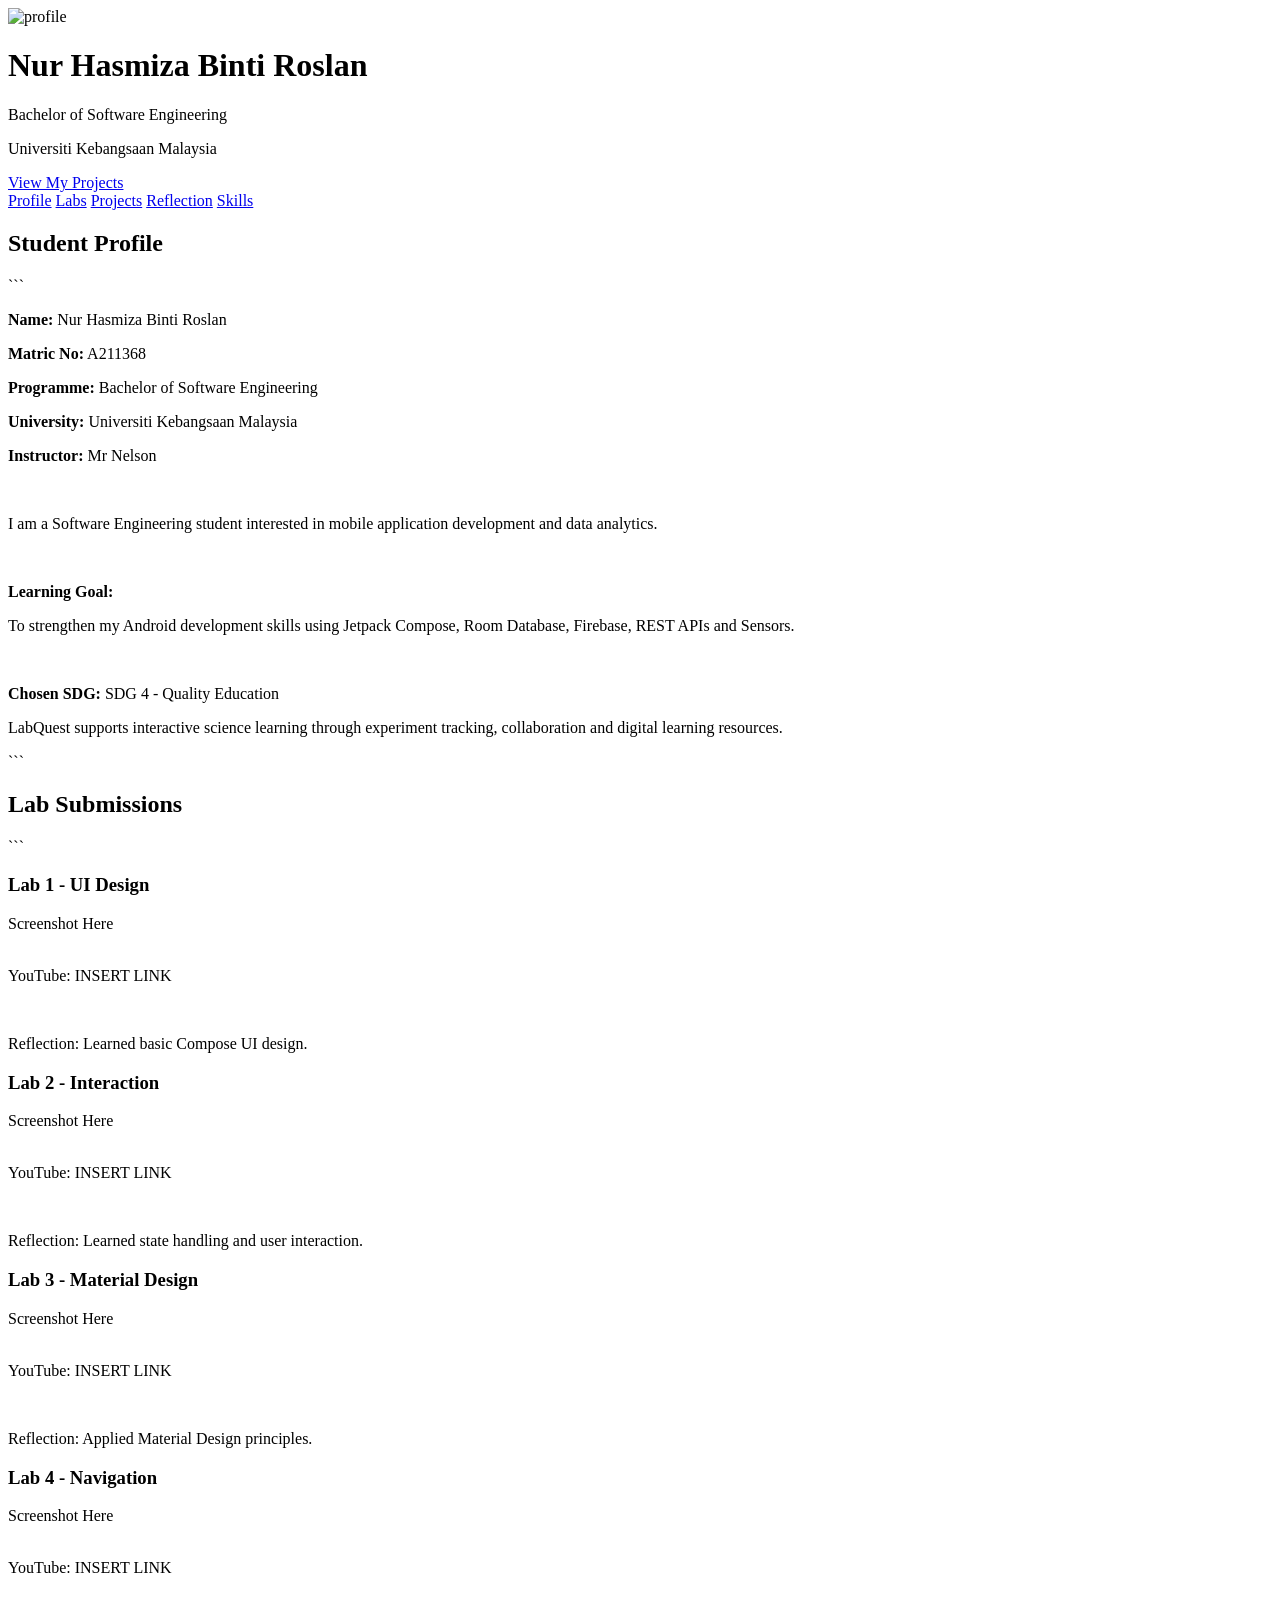
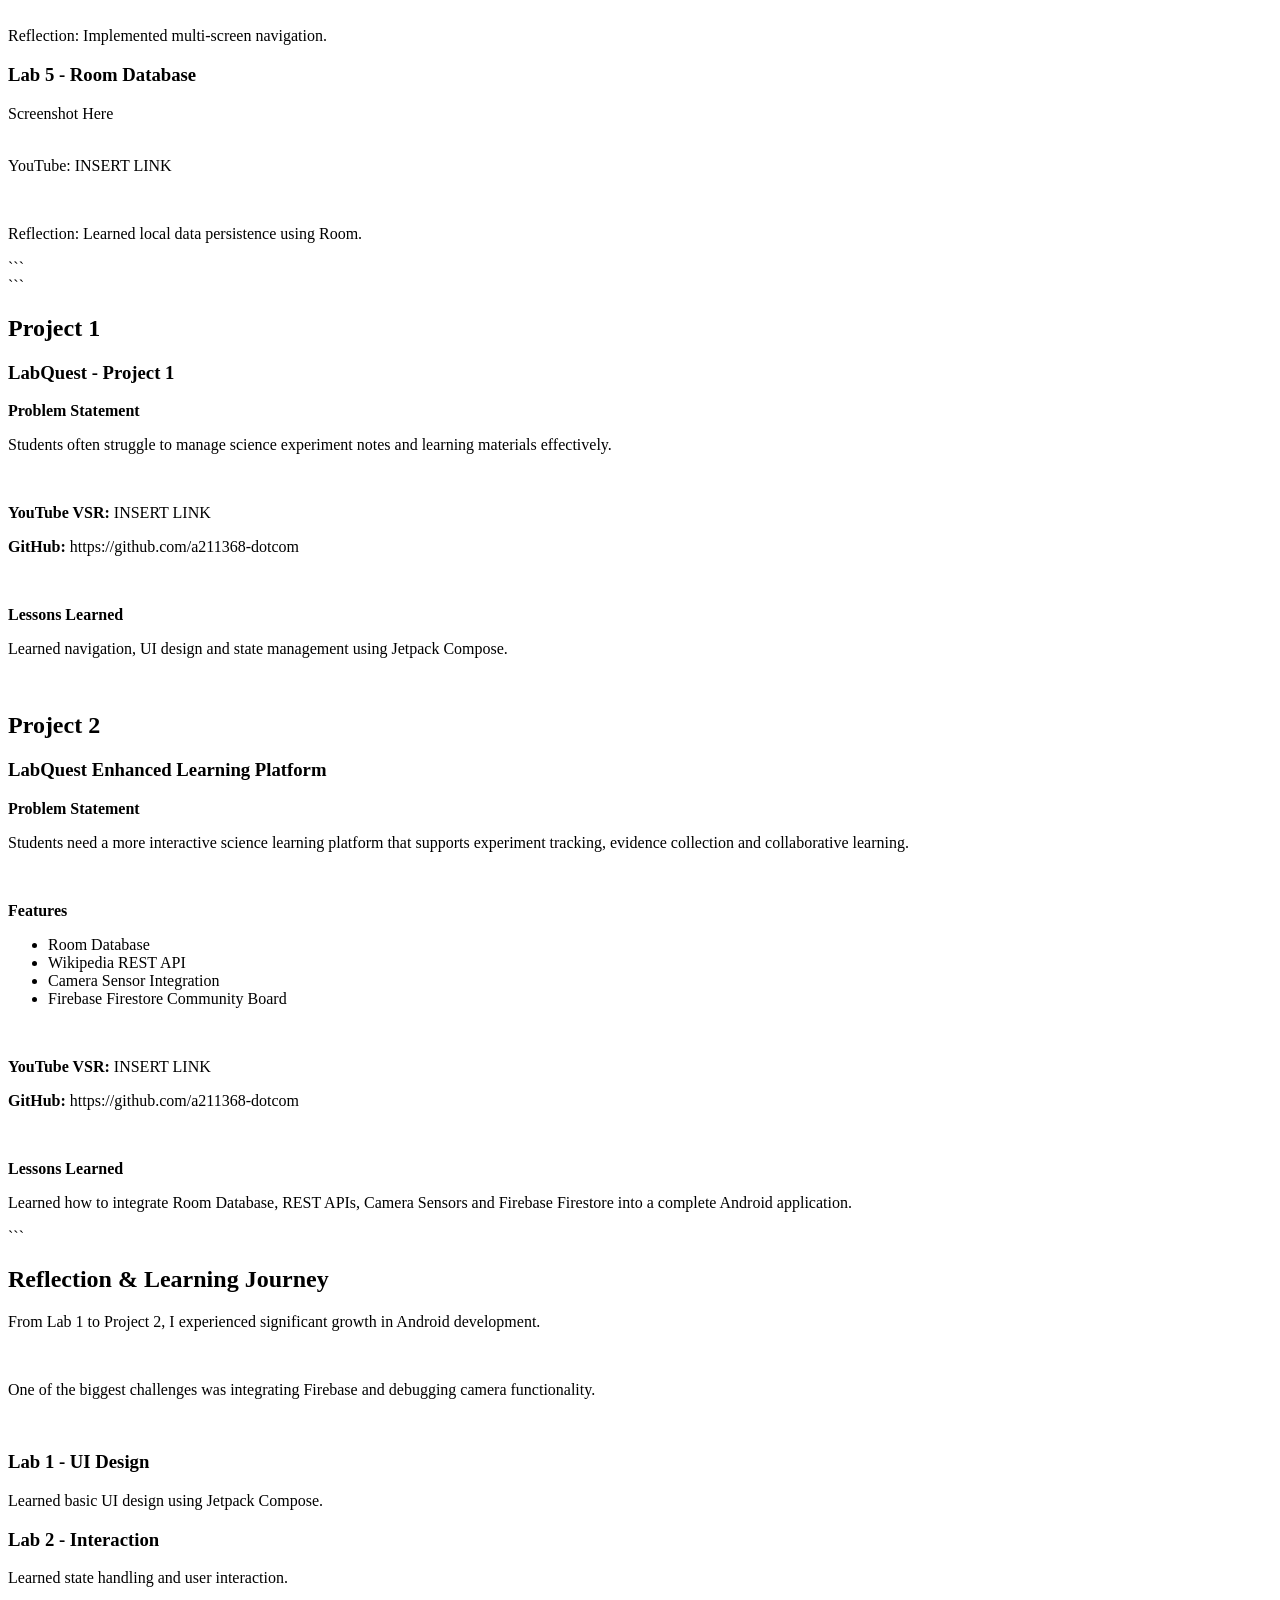
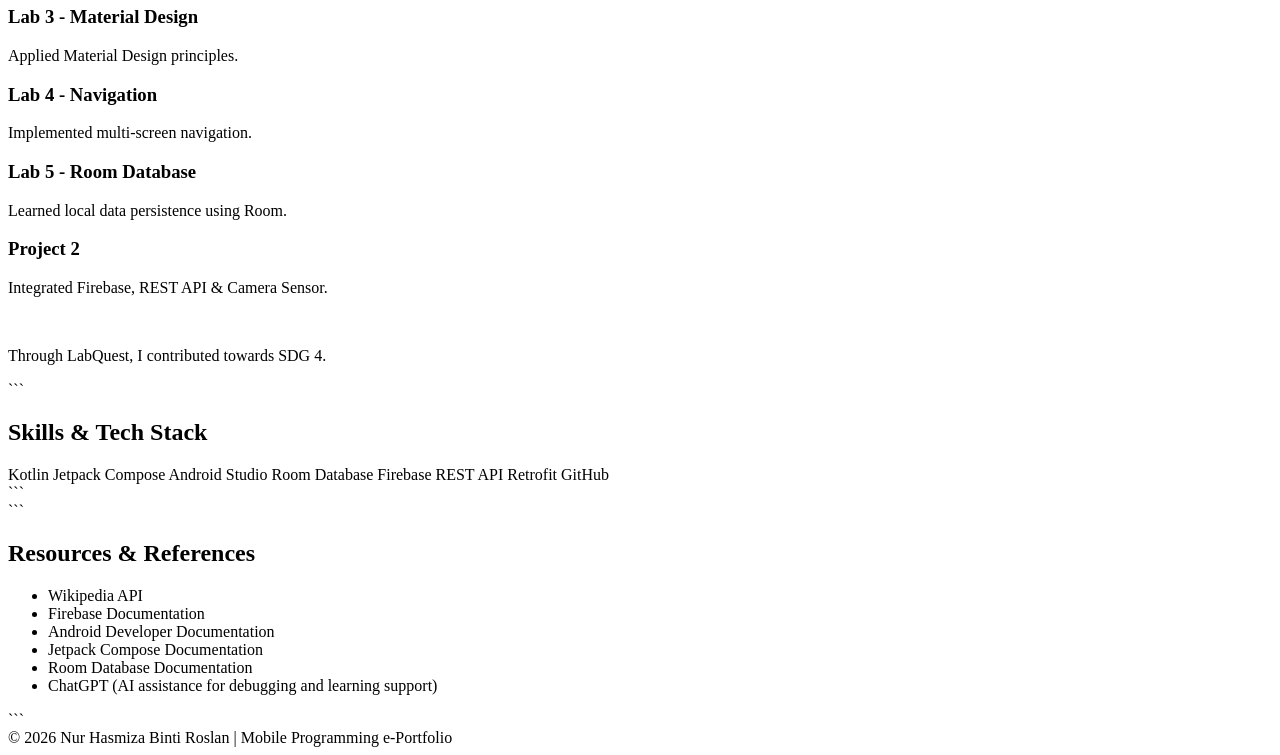
==== index.html @ 872a6083 "Initial commit" ====
<!DOCTYPE html>

<html lang="en">
<head>
    <meta charset="UTF-8">
    <meta name="viewport" content="width=device-width, initial-scale=1.0">
    <title>Nur Hasmiza | e-Portfolio</title>

</head>

<body>

<header>

    <img src="profile.jpg"
         alt="profile"
         class="profile-pic">

    <h1>Nur Hasmiza Binti Roslan</h1>

    <p>Bachelor of Software Engineering</p>
    <p>Universiti Kebangsaan Malaysia</p>

    <a href="#projects" class="hero-btn">
        View My Projects
    </a>

</header>

<nav>
    <a href="#profile">Profile</a>
    <a href="#labs">Labs</a>
    <a href="#projects">Projects</a>
    <a href="#reflection">Reflection</a>
    <a href="#skills">Skills</a>
</nav>

<section id="profile">
    <h2>Student Profile</h2>

    ```
    <div class="card">
        <p><strong>Name:</strong> Nur Hasmiza Binti Roslan</p>
        <p><strong>Matric No:</strong> A211368</p>
        <p><strong>Programme:</strong> Bachelor of Software Engineering</p>
        <p><strong>University:</strong> Universiti Kebangsaan Malaysia</p>
        <p><strong>Instructor:</strong> Mr Nelson</p>

        <br>

        <p>
            I am a Software Engineering student interested in mobile application
            development and data analytics.
        </p>

        <br>

        <p><strong>Learning Goal:</strong></p>
        <p>
            To strengthen my Android development skills using Jetpack Compose,
            Room Database, Firebase, REST APIs and Sensors.
        </p>

        <br>

        <p><strong>Chosen SDG:</strong> SDG 4 - Quality Education</p>

        <p>
            LabQuest supports interactive science learning through experiment
            tracking, collaboration and digital learning resources.
        </p>
    </div>
    ```

</section>

<section id="labs">
    <h2>Lab Submissions</h2>

    ```
    <div class="lab-grid">

        <div class="card">
            <h3>Lab 1 - UI Design</h3>
            <div class="placeholder">Screenshot Here</div>
            <br>
            <p>YouTube: INSERT LINK</p>
            <br>
            <p>Reflection: Learned basic Compose UI design.</p>
        </div>

        <div class="card">
            <h3>Lab 2 - Interaction</h3>
            <div class="placeholder">Screenshot Here</div>
            <br>
            <p>YouTube: INSERT LINK</p>
            <br>
            <p>Reflection: Learned state handling and user interaction.</p>
        </div>

        <div class="card">
            <h3>Lab 3 - Material Design</h3>
            <div class="placeholder">Screenshot Here</div>
            <br>
            <p>YouTube: INSERT LINK</p>
            <br>
            <p>Reflection: Applied Material Design principles.</p>
        </div>

        <div class="card">
            <h3>Lab 4 - Navigation</h3>
            <div class="placeholder">Screenshot Here</div>
            <br>
            <p>YouTube: INSERT LINK</p>
            <br>
            <p>Reflection: Implemented multi-screen navigation.</p>
        </div>

        <div class="card">
            <h3>Lab 5 - Room Database</h3>
            <div class="placeholder">Screenshot Here</div>
            <br>
            <p>YouTube: INSERT LINK</p>
            <br>
            <p>Reflection: Learned local data persistence using Room.</p>
        </div>

    </div>
    ```

</section>

<section id="projects">

    ```
    <h2>Project 1</h2>

    <div class="card">
        <h3>LabQuest - Project 1</h3>

        <p><strong>Problem Statement</strong></p>
        <p>
            Students often struggle to manage science experiment notes and learning
            materials effectively.
        </p>

        <br>

        <p><strong>YouTube VSR:</strong> INSERT LINK</p>
        <p><strong>GitHub:</strong> https://github.com/a211368-dotcom</p>

        <br>

        <p><strong>Lessons Learned</strong></p>
        <p>
            Learned navigation, UI design and state management using Jetpack Compose.
        </p>
    </div>

    <br>

    <h2>Project 2</h2>

    <div class="card">

        <h3>LabQuest Enhanced Learning Platform</h3>

        <p><strong>Problem Statement</strong></p>

        <p>
            Students need a more interactive science learning platform that supports
            experiment tracking, evidence collection and collaborative learning.
        </p>

        <br>

        <p><strong>Features</strong></p>

        <ul>
            <li>Room Database</li>
            <li>Wikipedia REST API</li>
            <li>Camera Sensor Integration</li>
            <li>Firebase Firestore Community Board</li>
        </ul>

        <br>

        <p><strong>YouTube VSR:</strong> INSERT LINK</p>
        <p><strong>GitHub:</strong> https://github.com/a211368-dotcom</p>

        <br>

        <p><strong>Lessons Learned</strong></p>

        <p>
            Learned how to integrate Room Database, REST APIs, Camera Sensors
            and Firebase Firestore into a complete Android application.
        </p>

    </div>
    ```

</section>

<section id="reflection">

    <h2>Reflection & Learning Journey</h2>

    <div class="card">

        <p>
            From Lab 1 to Project 2, I experienced significant growth in Android development.
        </p>

        <br>

        <p>
            One of the biggest challenges was integrating Firebase and debugging camera functionality.
        </p>

        <br>

        <!-- 🔥 TIMELINE START HERE -->
        <div class="timeline">

            <div class="timeline-item">
                <h3>Lab 1 - UI Design</h3>
                <p>Learned basic UI design using Jetpack Compose.</p>
            </div>

            <div class="timeline-item">
                <h3>Lab 2 - Interaction</h3>
                <p>Learned state handling and user interaction.</p>
            </div>

            <div class="timeline-item">
                <h3>Lab 3 - Material Design</h3>
                <p>Applied Material Design principles.</p>
            </div>

            <div class="timeline-item">
                <h3>Lab 4 - Navigation</h3>
                <p>Implemented multi-screen navigation.</p>
            </div>

            <div class="timeline-item">
                <h3>Lab 5 - Room Database</h3>
                <p>Learned local data persistence using Room.</p>
            </div>

            <div class="timeline-item">
                <h3>Project 2</h3>
                <p>Integrated Firebase, REST API & Camera Sensor.</p>
            </div>

        </div>
        <!-- TIMELINE END HERE -->

        <br>

        <p>
            Through LabQuest, I contributed towards SDG 4.
        </p>

    </div>

</section>

<section id="skills">

    ```
    <h2>Skills & Tech Stack</h2>

    <div class="skills-container">

        <span>Kotlin</span>
        <span>Jetpack Compose</span>
        <span>Android Studio</span>
        <span>Room Database</span>
        <span>Firebase</span>
        <span>REST API</span>
        <span>Retrofit</span>
        <span>GitHub</span>

    </div>
    ```

</section>

<section>

    ```
    <h2>Resources & References</h2>

    <div class="card">

        <ul>
            <li>Wikipedia API</li>
            <li>Firebase Documentation</li>
            <li>Android Developer Documentation</li>
            <li>Jetpack Compose Documentation</li>
            <li>Room Database Documentation</li>
            <li>ChatGPT (AI assistance for debugging and learning support)</li>
        </ul>

    </div>
    ```

</section>

<footer>
    © 2026 Nur Hasmiza Binti Roslan | Mobile Programming e-Portfolio
</footer>

</body>
</html>
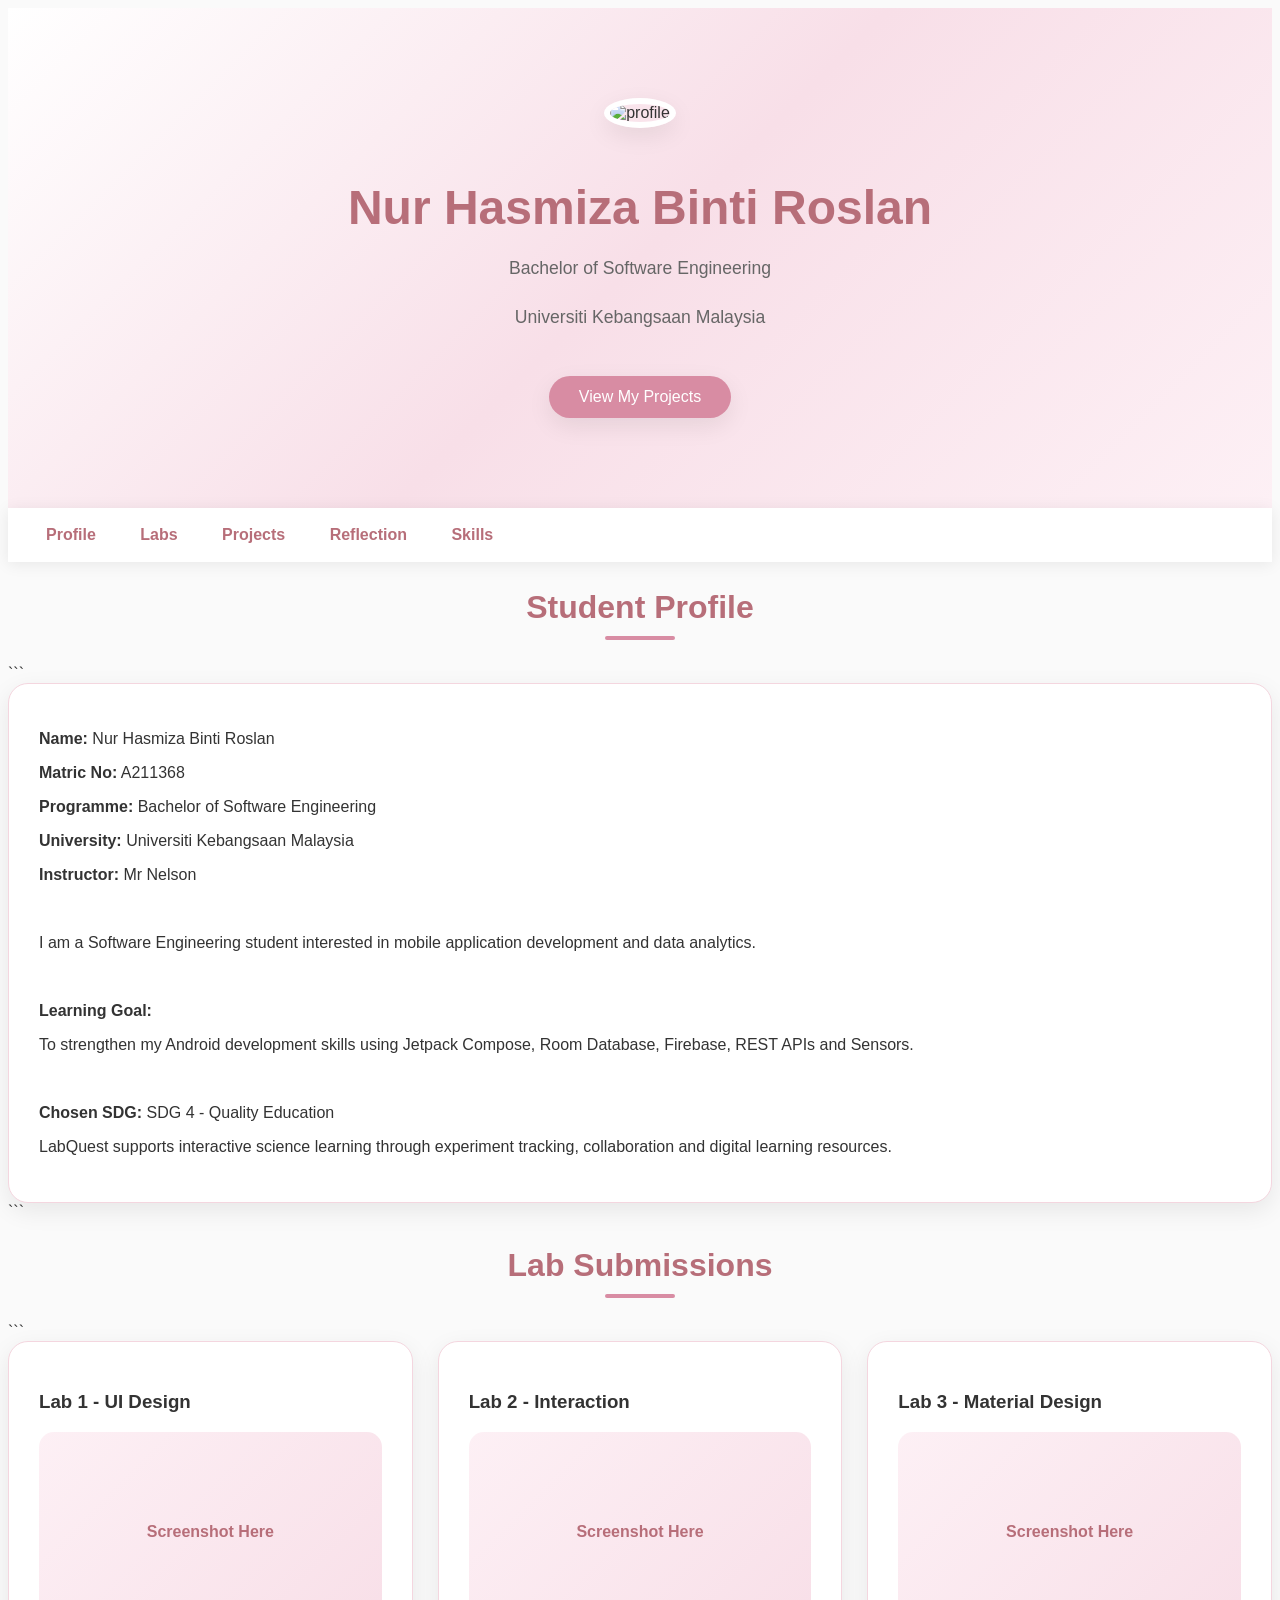
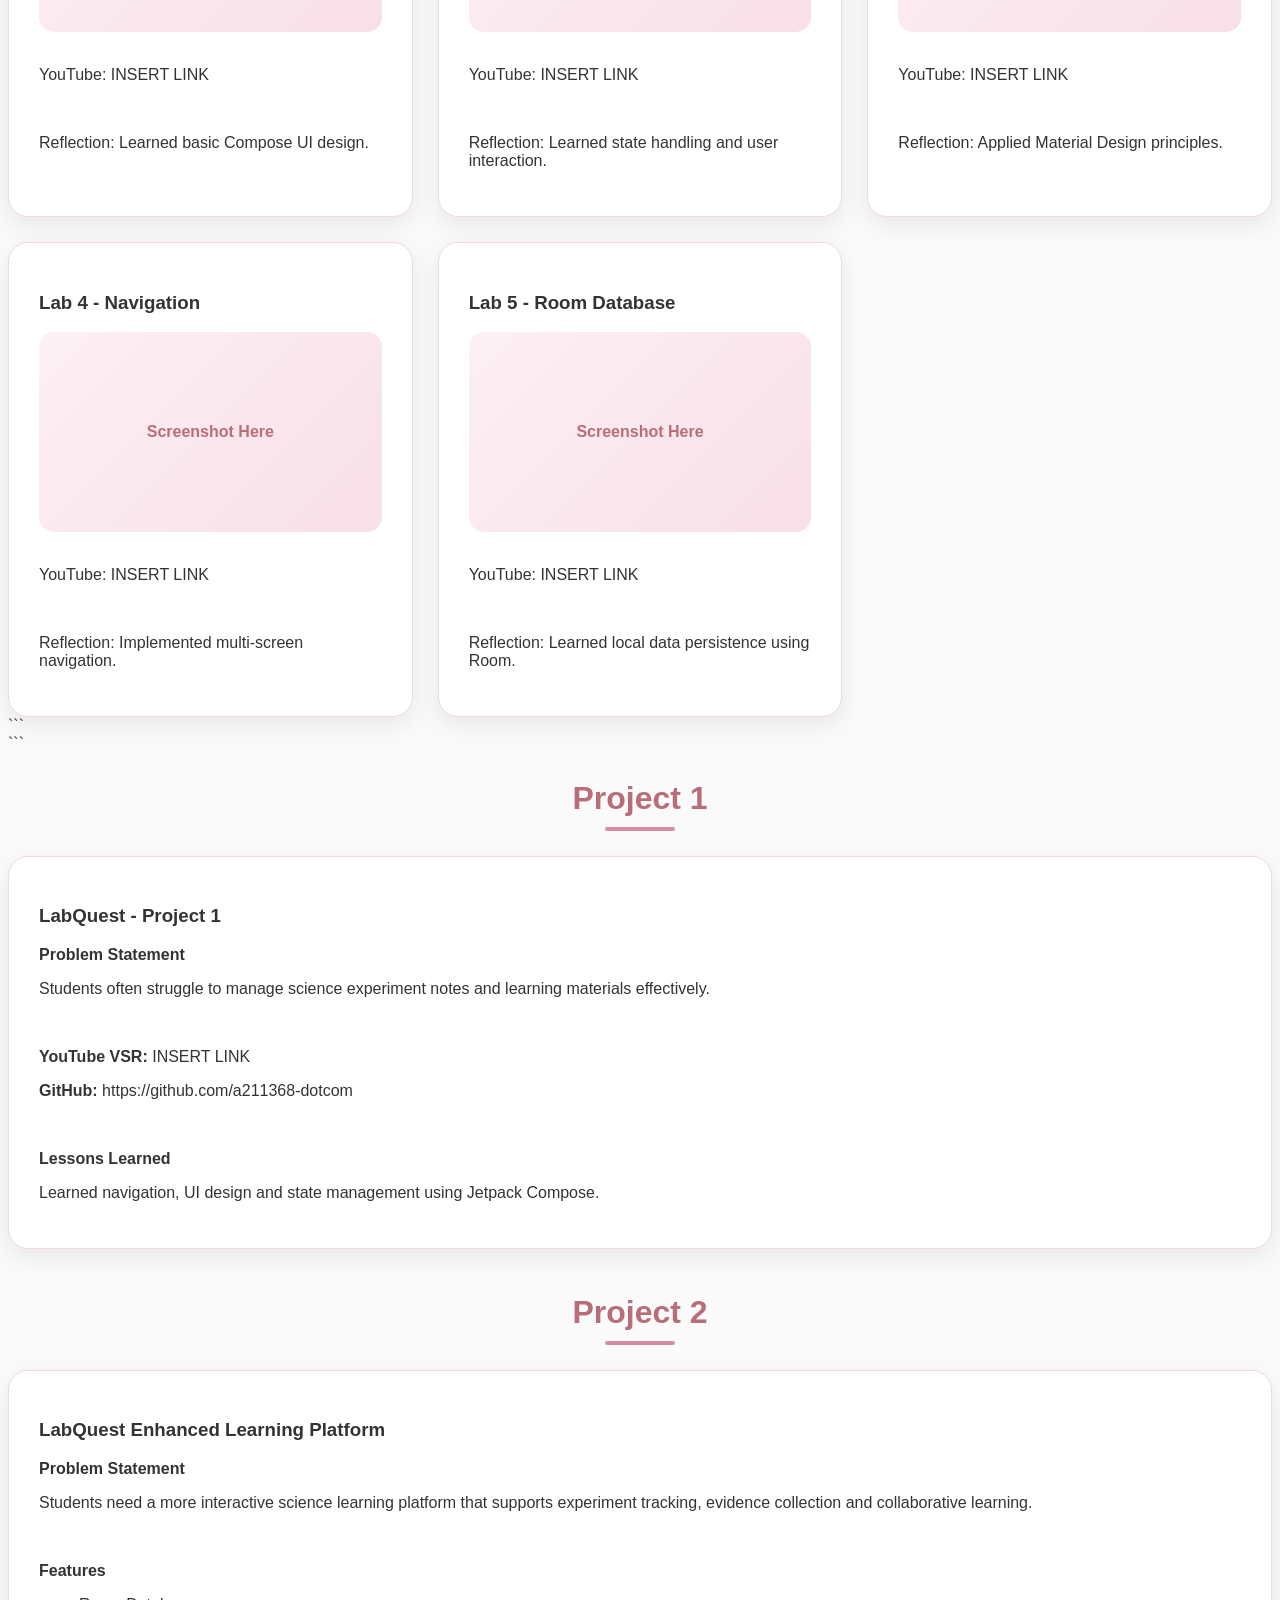
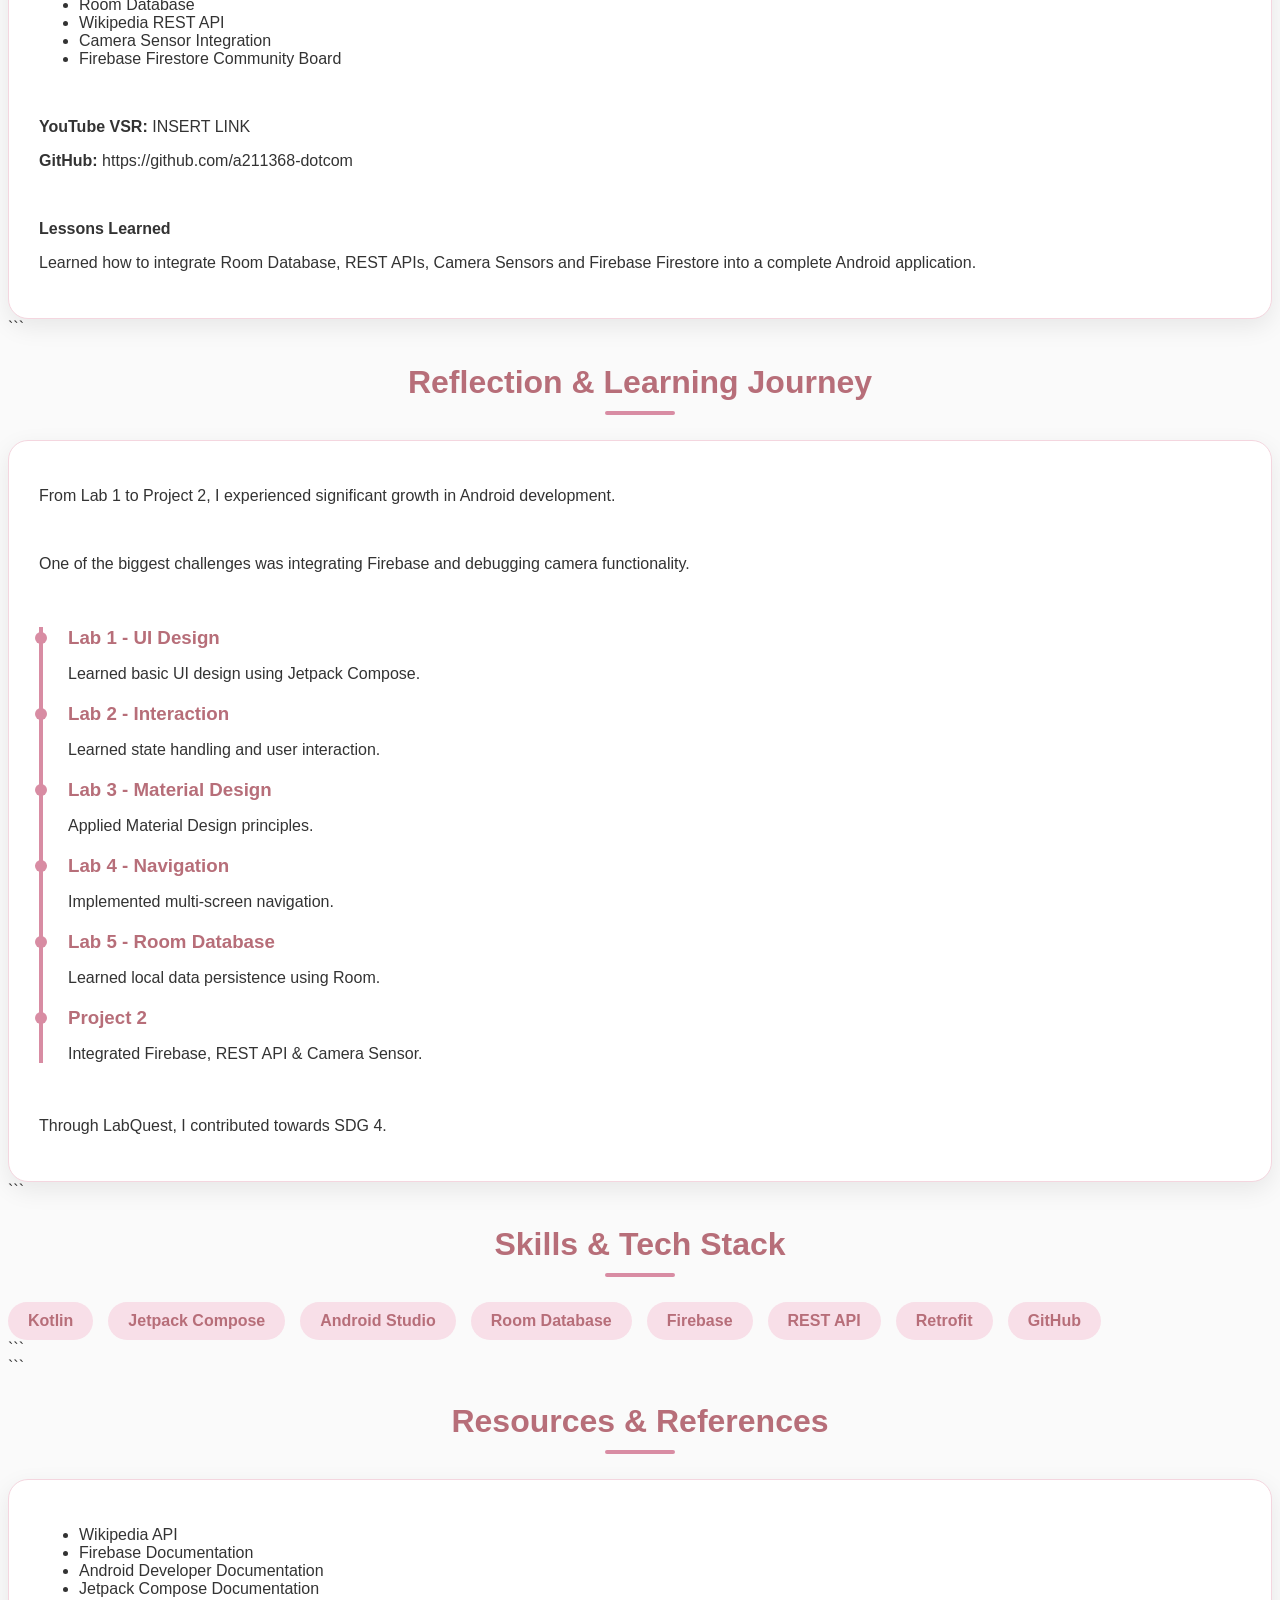
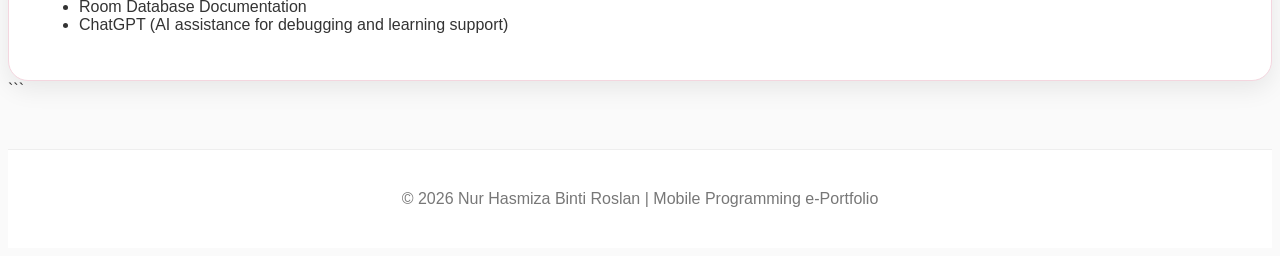
==== commit ace82cb1: "update to latest code" ====
--- a/index.html
+++ b/index.html
@@ -6,6 +6,7 @@
     <meta name="viewport" content="width=device-width, initial-scale=1.0">
     <title>Nur Hasmiza | e-Portfolio</title>
 
+    <link rel="stylesheet" href="style.css">
 </head>
 
 <body>
--- a/style.css
+++ b/style.css
@@ -0,0 +1,234 @@
+/* =========================
+   ROOT VARIABLES
+========================= */
+:root{
+    --primary:#d88ca3;      /* dusty pink */
+    --secondary:#f8dfe8;    /* soft pink */
+    --accent:#b76e79;       /* rose gold */
+    --background:#fafafa;   /* off white */
+    --card:#ffffff;
+    --text:#333333;
+    --shadow:0 8px 25px rgba(0,0,0,.08);
+}
+
+/* =========================
+   GLOBAL STYLES
+========================= */
+body{
+    background:var(--background);
+    color:var(--text);
+    font-family:Segoe UI, sans-serif;
+}
+
+/* =========================
+   HEADER / HERO SECTION
+========================= */
+header{
+    background:linear-gradient(
+        135deg,
+        #ffffff,
+        var(--secondary),
+        #fdf0f5
+    );
+    padding:90px 20px;
+    text-align:center;
+    position:relative;
+}
+
+header h1{
+    font-size:3rem;
+    color:var(--accent);
+    margin-bottom:10px;
+}
+
+header p{
+    color:#666;
+    font-size:1.1rem;
+    line-height:1.8;
+}
+
+/* =========================
+   HERO BUTTON
+========================= */
+.hero-btn{
+    display:inline-block;
+    margin-top:25px;
+    padding:12px 30px;
+    background:var(--primary);
+    color:white;
+    text-decoration:none;
+    border-radius:50px;
+    transition:0.3s ease;
+    box-shadow:var(--shadow);
+}
+
+.hero-btn:hover{
+    background:var(--accent);
+    transform:translateY(-3px);
+}
+
+.profile-pic{
+    width:180px;
+    height:180px;
+    border-radius:50%;
+    object-fit:cover;
+    border:6px solid white;
+    box-shadow:var(--shadow);
+    margin-bottom:20px;
+}
+
+nav{
+    background:rgba(255,255,255,.95);
+    backdrop-filter:blur(10px);
+    position:sticky;
+    top:0;
+    z-index:1000;
+    padding:18px;
+    box-shadow:0 2px 15px rgba(0,0,0,.08);
+}
+
+nav a{
+    text-decoration:none;
+    color:#b76e79;
+    margin:0 20px;
+    font-weight:600;
+    transition:.3s;
+}
+
+nav a:hover{
+    color:#d88ca3;
+}
+
+/* =========================
+   TITLE SECTION
+========================= */
+
+h2{
+    text-align:center;
+    color:#b76e79;
+    font-size:2rem;
+    margin-bottom:25px;
+    position:relative;
+}
+
+h2::after{
+    content:"";
+    width:70px;
+    height:4px;
+    background:#d88ca3;
+    display:block;
+    margin:10px auto;
+    border-radius:10px;
+}
+
+/* =========================
+   MODERN CARDS
+========================= */
+
+.card{
+    background:white;
+    border-radius:20px;
+    padding:30px;
+    box-shadow:var(--shadow);
+    transition:.3s;
+    border:1px solid #f4d6df;
+}
+
+.card:hover{
+    transform:translateY(-8px);
+}
+
+/* =========================
+   LAB CARD GRID
+========================= */
+
+.lab-grid{
+    display:grid;
+    grid-template-columns:
+    repeat(auto-fit,minmax(320px,1fr));
+    gap:25px;
+}
+
+/* =========================
+   SCREENSHOT PLACEHOLDER
+========================= */
+
+.placeholder{
+    height:200px;
+    border-radius:15px;
+    background:
+    linear-gradient(
+        135deg,
+        #fdf0f5,
+        #f8dfe8
+    );
+
+    display:flex;
+    justify-content:center;
+    align-items:center;
+
+    color:#b76e79;
+    font-weight:600;
+}
+
+/* =========================
+   SKILL CONTAINER
+========================= */
+
+.skills-container{
+    display:flex;
+    flex-wrap:wrap;
+    gap:15px;
+}
+
+.skills-container span{
+    background:#f8dfe8;
+    color:#b76e79;
+    padding:10px 20px;
+    border-radius:30px;
+    font-weight:600;
+}
+
+/* =========================
+   TIMELINE REFLECTION
+========================= */
+
+.timeline{
+    border-left:4px solid #d88ca3;
+    padding-left:25px;
+    margin-top:20px;
+}
+
+.timeline-item{
+    margin-bottom:20px;
+    position:relative;
+}
+
+.timeline-item h3{
+    color:#b76e79;
+    margin-bottom:5px;
+}
+
+.timeline-item::before{
+    content:"";
+    width:12px;
+    height:12px;
+    background:#d88ca3;
+    position:absolute;
+    left:-33px;
+    top:5px;
+    border-radius:50%;
+}
+
+/* =========================
+   FOOTER
+========================= */
+
+footer{
+    background:#fff;
+    text-align:center;
+    padding:40px;
+    margin-top:50px;
+    border-top:1px solid #eee;
+    color:#777;
+}
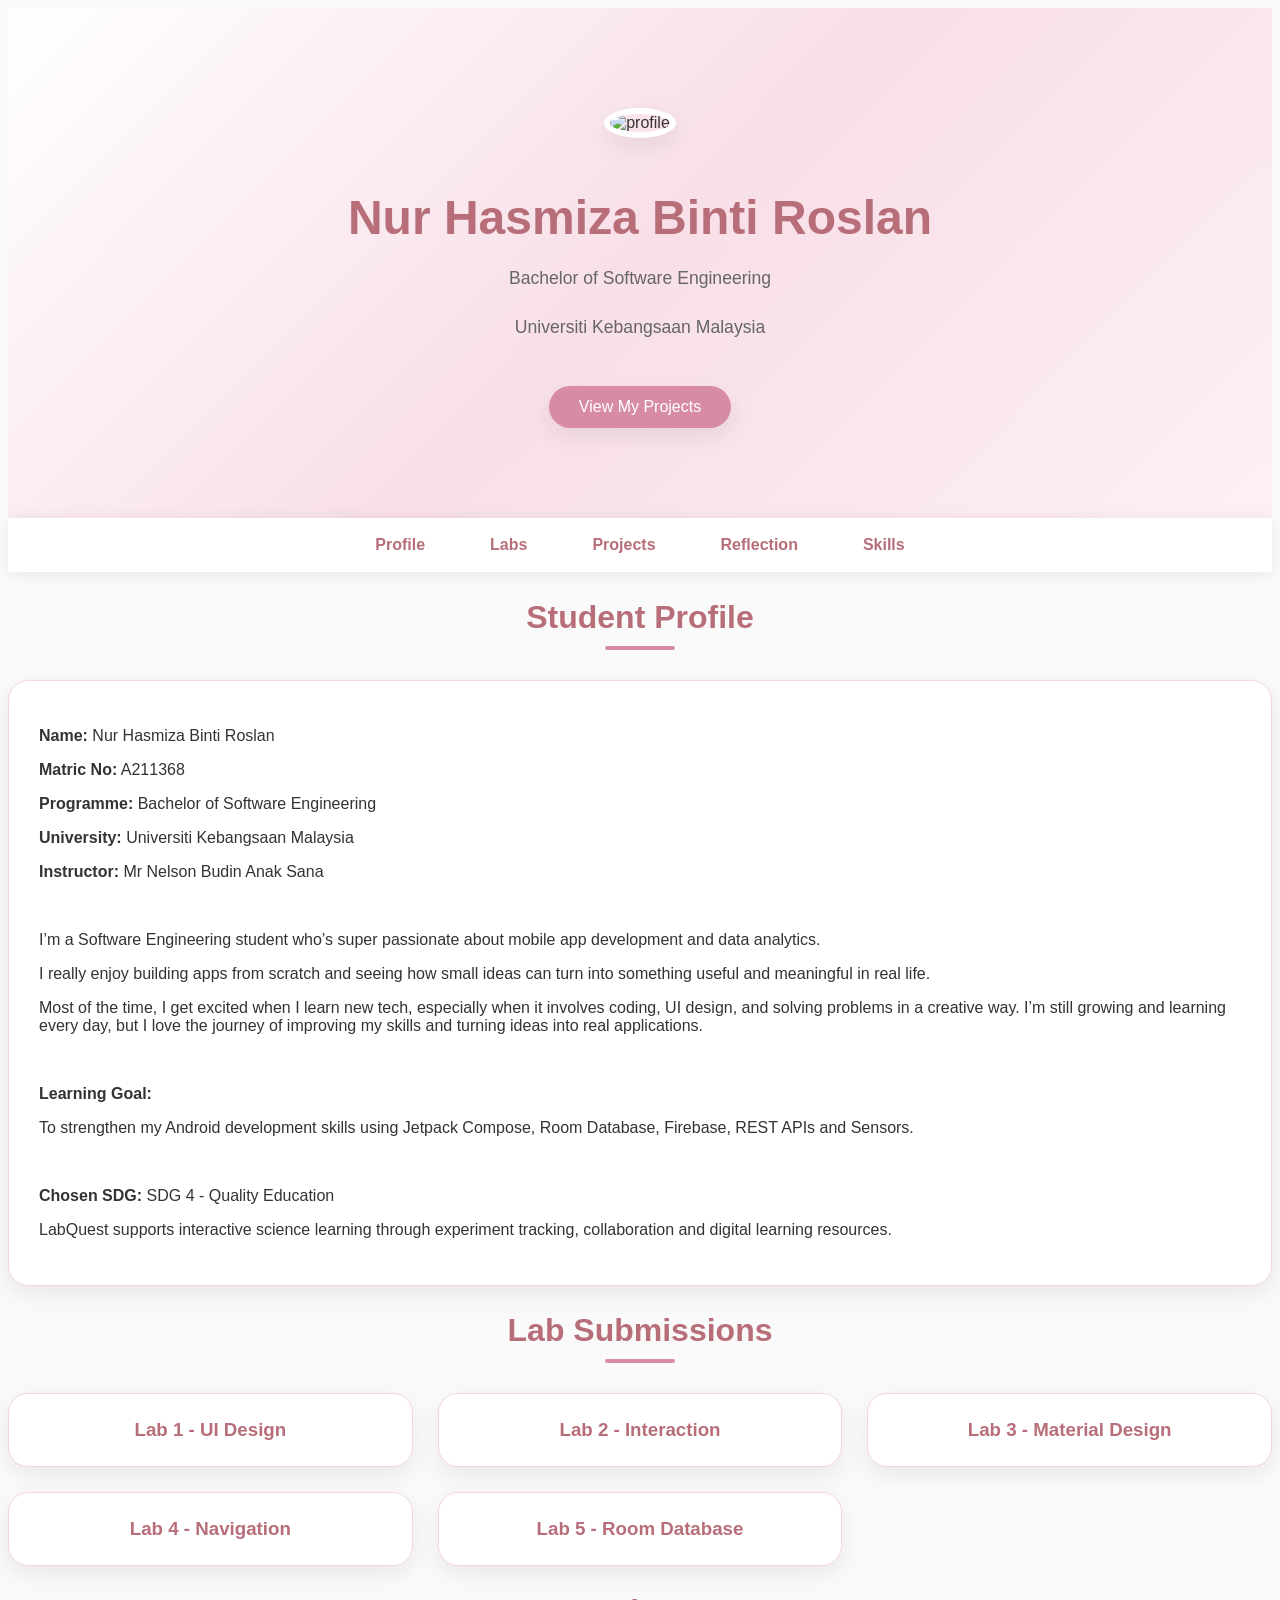
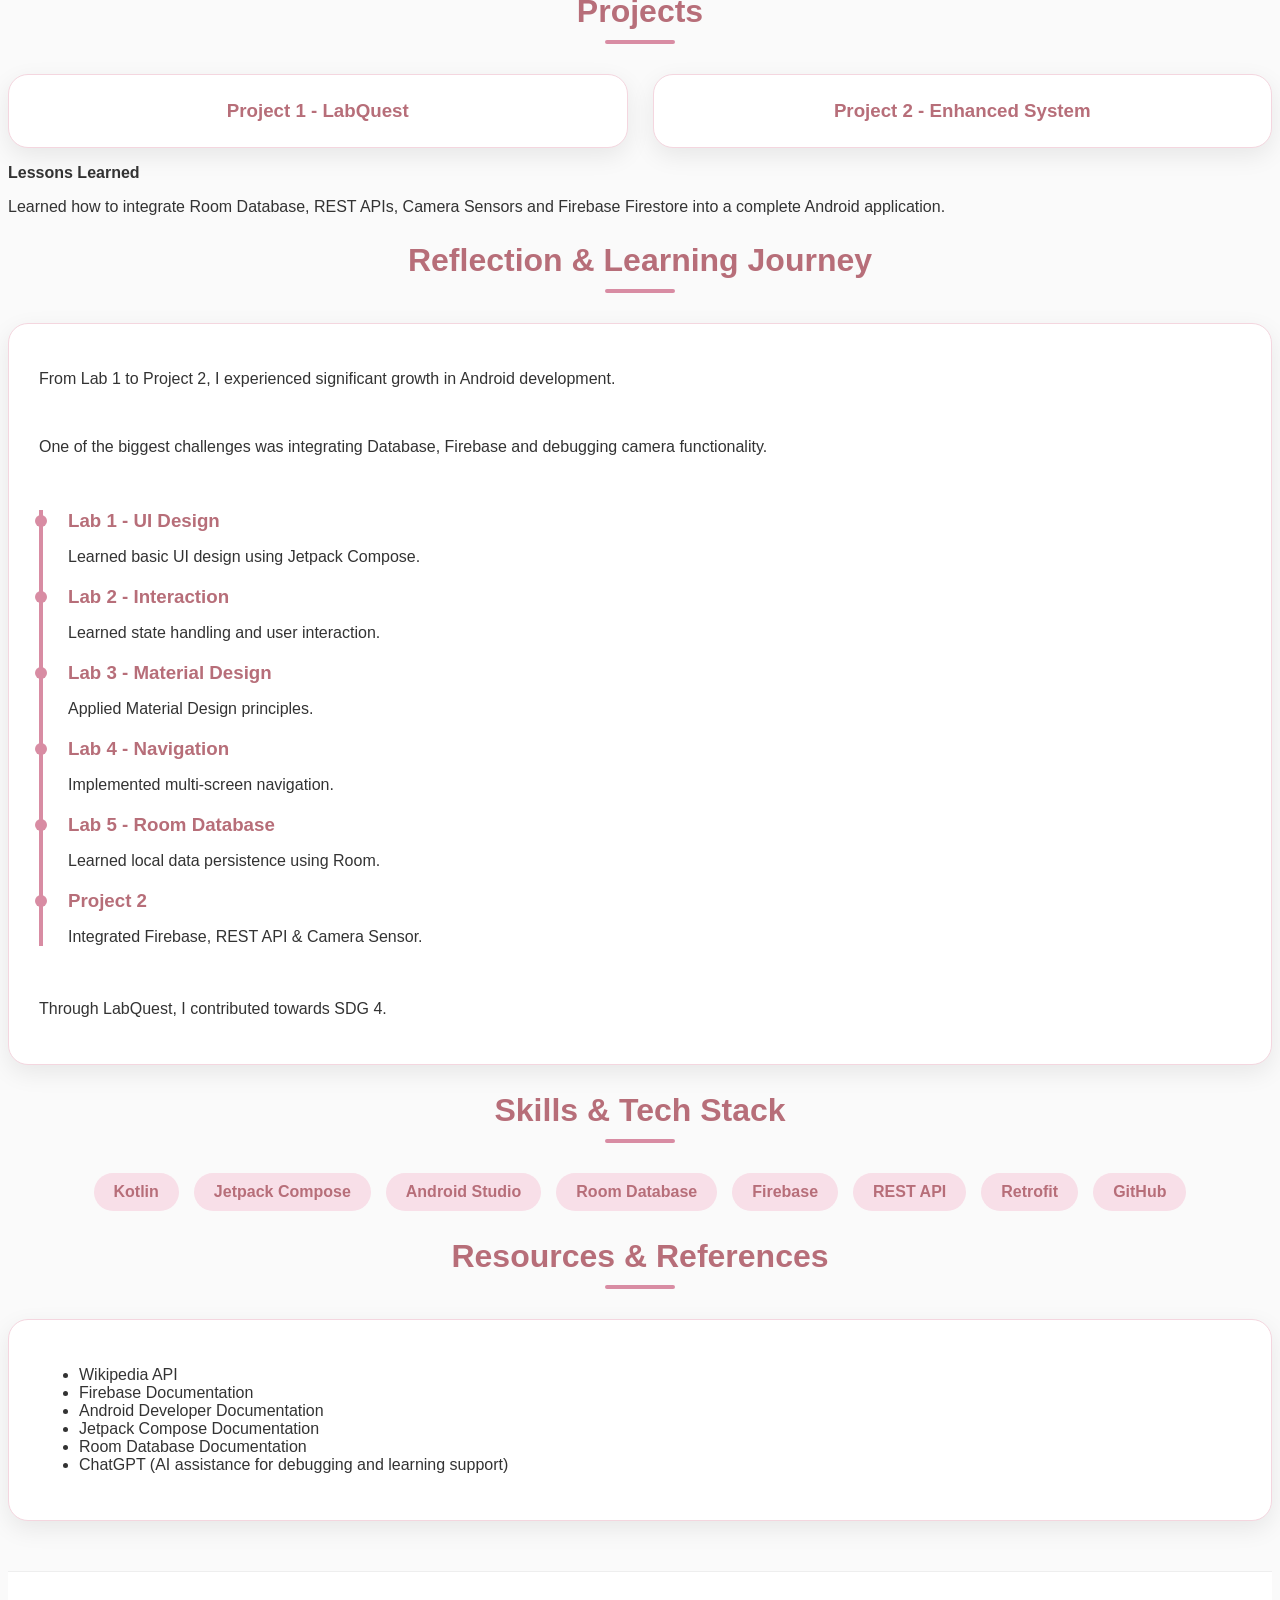
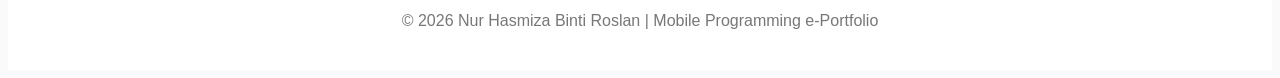
==== commit 429ce9be: "update to latest code" ====
--- a/index.html
+++ b/index.html
@@ -13,7 +13,7 @@
 
 <header>
 
-    <img src="profile.jpg"
+    <img src="images/gambar miza.jpg"
          alt="profile"
          class="profile-pic">
 
@@ -30,8 +30,8 @@
 
 <nav>
     <a href="#profile">Profile</a>
-    <a href="#labs">Labs</a>
-    <a href="#projects">Projects</a>
+    <a href="lab.html">Labs</a>
+    <a href="project.html">Projects</a>
     <a href="#reflection">Reflection</a>
     <a href="#skills">Skills</a>
 </nav>
@@ -39,19 +39,22 @@
 <section id="profile">
     <h2>Student Profile</h2>
 
-    ```
     <div class="card">
         <p><strong>Name:</strong> Nur Hasmiza Binti Roslan</p>
         <p><strong>Matric No:</strong> A211368</p>
         <p><strong>Programme:</strong> Bachelor of Software Engineering</p>
         <p><strong>University:</strong> Universiti Kebangsaan Malaysia</p>
-        <p><strong>Instructor:</strong> Mr Nelson</p>
-
-        <br>
-
-        <p>
-            I am a Software Engineering student interested in mobile application
-            development and data analytics.
+        <p><strong>Instructor:</strong> Mr Nelson Budin Anak Sana</p>
+
+        <br>
+
+        <p>
+            I’m a Software Engineering student who’s super passionate about mobile app development and data analytics.
+        <p>I really enjoy building apps from scratch and seeing how small ideas can turn into something useful and meaningful in real life.
+
+        <p>Most of the time, I get excited when I learn new tech, especially when it involves coding, UI design, and solving problems in a creative way.
+            I’m still growing and learning every day, but I love the journey of improving my skills and turning ideas into real applications.
+
         </p>
 
         <br>
@@ -71,125 +74,56 @@
             tracking, collaboration and digital learning resources.
         </p>
     </div>
-    ```
 
 </section>
 
 <section id="labs">
     <h2>Lab Submissions</h2>
 
-    ```
     <div class="lab-grid">
 
-        <div class="card">
+        <a href="lab1.html" class="nav-card">
             <h3>Lab 1 - UI Design</h3>
-            <div class="placeholder">Screenshot Here</div>
-            <br>
-            <p>YouTube: INSERT LINK</p>
-            <br>
-            <p>Reflection: Learned basic Compose UI design.</p>
-        </div>
-
-        <div class="card">
+        </a>
+
+        <a href="lab2.html" class="nav-card">
             <h3>Lab 2 - Interaction</h3>
-            <div class="placeholder">Screenshot Here</div>
-            <br>
-            <p>YouTube: INSERT LINK</p>
-            <br>
-            <p>Reflection: Learned state handling and user interaction.</p>
-        </div>
-
-        <div class="card">
+        </a>
+
+        <a href="lab3.html" class="nav-card">
             <h3>Lab 3 - Material Design</h3>
-            <div class="placeholder">Screenshot Here</div>
-            <br>
-            <p>YouTube: INSERT LINK</p>
-            <br>
-            <p>Reflection: Applied Material Design principles.</p>
-        </div>
-
-        <div class="card">
+        </a>
+
+        <a href="lab4.html" class="nav-card">
             <h3>Lab 4 - Navigation</h3>
-            <div class="placeholder">Screenshot Here</div>
-            <br>
-            <p>YouTube: INSERT LINK</p>
-            <br>
-            <p>Reflection: Implemented multi-screen navigation.</p>
-        </div>
-
-        <div class="card">
+        </a>
+
+        <a href="lab5.html" class="nav-card">
             <h3>Lab 5 - Room Database</h3>
-            <div class="placeholder">Screenshot Here</div>
-            <br>
-            <p>YouTube: INSERT LINK</p>
-            <br>
-            <p>Reflection: Learned local data persistence using Room.</p>
-        </div>
-
-    </div>
-    ```
-
-</section>
+        </a>
+
+    </div>
+</section>
+
+
 
 <section id="projects">
 
-    ```
-    <h2>Project 1</h2>
-
-    <div class="card">
-        <h3>LabQuest - Project 1</h3>
-
-        <p><strong>Problem Statement</strong></p>
-        <p>
-            Students often struggle to manage science experiment notes and learning
-            materials effectively.
-        </p>
-
-        <br>
-
-        <p><strong>YouTube VSR:</strong> INSERT LINK</p>
-        <p><strong>GitHub:</strong> https://github.com/a211368-dotcom</p>
-
-        <br>
-
-        <p><strong>Lessons Learned</strong></p>
-        <p>
-            Learned navigation, UI design and state management using Jetpack Compose.
-        </p>
-    </div>
-
-    <br>
-
-    <h2>Project 2</h2>
-
-    <div class="card">
-
-        <h3>LabQuest Enhanced Learning Platform</h3>
-
-        <p><strong>Problem Statement</strong></p>
-
-        <p>
-            Students need a more interactive science learning platform that supports
-            experiment tracking, evidence collection and collaborative learning.
-        </p>
-
-        <br>
-
-        <p><strong>Features</strong></p>
-
-        <ul>
-            <li>Room Database</li>
-            <li>Wikipedia REST API</li>
-            <li>Camera Sensor Integration</li>
-            <li>Firebase Firestore Community Board</li>
-        </ul>
-
-        <br>
-
-        <p><strong>YouTube VSR:</strong> INSERT LINK</p>
-        <p><strong>GitHub:</strong> https://github.com/a211368-dotcom</p>
-
-        <br>
+    <h2>Projects</h2>
+
+    <div class="lab-grid">
+
+        <a href="project1.html" class="nav-card">
+            <h3>Project 1 - LabQuest</h3>
+        </a>
+
+        <a href="project2.html" class="nav-card">
+            <h3>Project 2 - Enhanced System</h3>
+        </a>
+
+    </div>
+
+</section>
 
         <p><strong>Lessons Learned</strong></p>
 
@@ -198,8 +132,6 @@
             and Firebase Firestore into a complete Android application.
         </p>
 
-    </div>
-    ```
 
 </section>
 
@@ -216,7 +148,7 @@
         <br>
 
         <p>
-            One of the biggest challenges was integrating Firebase and debugging camera functionality.
+            One of the biggest challenges was integrating Database, Firebase and debugging camera functionality.
         </p>
 
         <br>
@@ -269,7 +201,6 @@
 
 <section id="skills">
 
-    ```
     <h2>Skills & Tech Stack</h2>
 
     <div class="skills-container">
@@ -284,13 +215,11 @@
         <span>GitHub</span>
 
     </div>
-    ```
 
 </section>
 
 <section>
 
-    ```
     <h2>Resources & References</h2>
 
     <div class="card">
@@ -305,7 +234,6 @@
         </ul>
 
     </div>
-    ```
 
 </section>
 
--- a/style.css
+++ b/style.css
@@ -85,6 +85,10 @@
     z-index:1000;
     padding:18px;
     box-shadow:0 2px 15px rgba(0,0,0,.08);
+     display:flex;
+        justify-content:center;
+        align-items:center;
+        gap:25px;
 }
 
 nav a{
@@ -93,6 +97,7 @@
     margin:0 20px;
     font-weight:600;
     transition:.3s;
+
 }
 
 nav a:hover{
@@ -179,6 +184,7 @@
     display:flex;
     flex-wrap:wrap;
     gap:15px;
+    justify-content:center;
 }
 
 .skills-container span{
@@ -231,4 +237,111 @@
     margin-top:50px;
     border-top:1px solid #eee;
     color:#777;
-}+}
+
+img{
+    width:100%;
+    border-radius:15px;
+    margin-top:10px;
+    box-shadow:0 5px 15px rgba(0,0,0,0.1);
+}
+
+/* =========================
+  LAB SUBMISSION
+========================= */
+
+
+/* PAGE LAYOUT */
+.page-container{
+    max-width:1000px;
+    margin:auto;
+    padding:40px 20px;
+}
+
+/* TITLE */
+h2{
+    text-align:center;
+    color:#b76e79;
+    margin-bottom:30px;
+}
+
+/* CARD DETAIL */
+.lab-detail{
+    display:flex;
+    gap:30px;
+    align-items:center;
+    flex-wrap:wrap;
+}
+
+/* IMAGE SMALLER */
+.lab-img{
+    width:280px;
+    height:auto;
+    border-radius:15px;
+    box-shadow:0 8px 20px rgba(0,0,0,0.1);
+    transition:0.3s;
+}
+
+.lab-img:hover{
+    transform:scale(1.05);
+}
+
+/* CONTENT */
+.content{
+    flex:1;
+}
+
+/* YOUTUBE LINK */
+.yt-link{
+    display:inline-block;
+    margin-top:10px;
+    padding:10px 18px;
+    background:#d88ca3;
+    color:white;
+    text-decoration:none;
+    border-radius:25px;
+    transition:0.3s;
+}
+
+.yt-link:hover{
+    background:#b76e79;
+    transform:translateY(-2px);
+}
+
+.content ul{
+    margin-left: 25px;
+    margin-bottom: 15px;
+}
+
+.content li{
+    margin-bottom: 8px;
+}
+
+/* =========================
+   NAVIGATION CARDS (LAB & PROJECT)
+========================= */
+
+.nav-card{
+    display:block;
+    background:var(--card);
+    padding:25px;
+    border-radius:20px;
+    text-decoration:none;
+    color:var(--text);
+    box-shadow:var(--shadow);
+    border:1px solid #f4d6df;
+    transition:0.3s ease;
+    text-align:center;
+}
+
+.nav-card h3{
+    color:var(--accent);
+    margin:0;
+}
+
+.nav-card:hover{
+    transform:translateY(-10px);
+    background:linear-gradient(135deg,#fff,#fdf0f5);
+    border-color:var(--primary);
+}
+
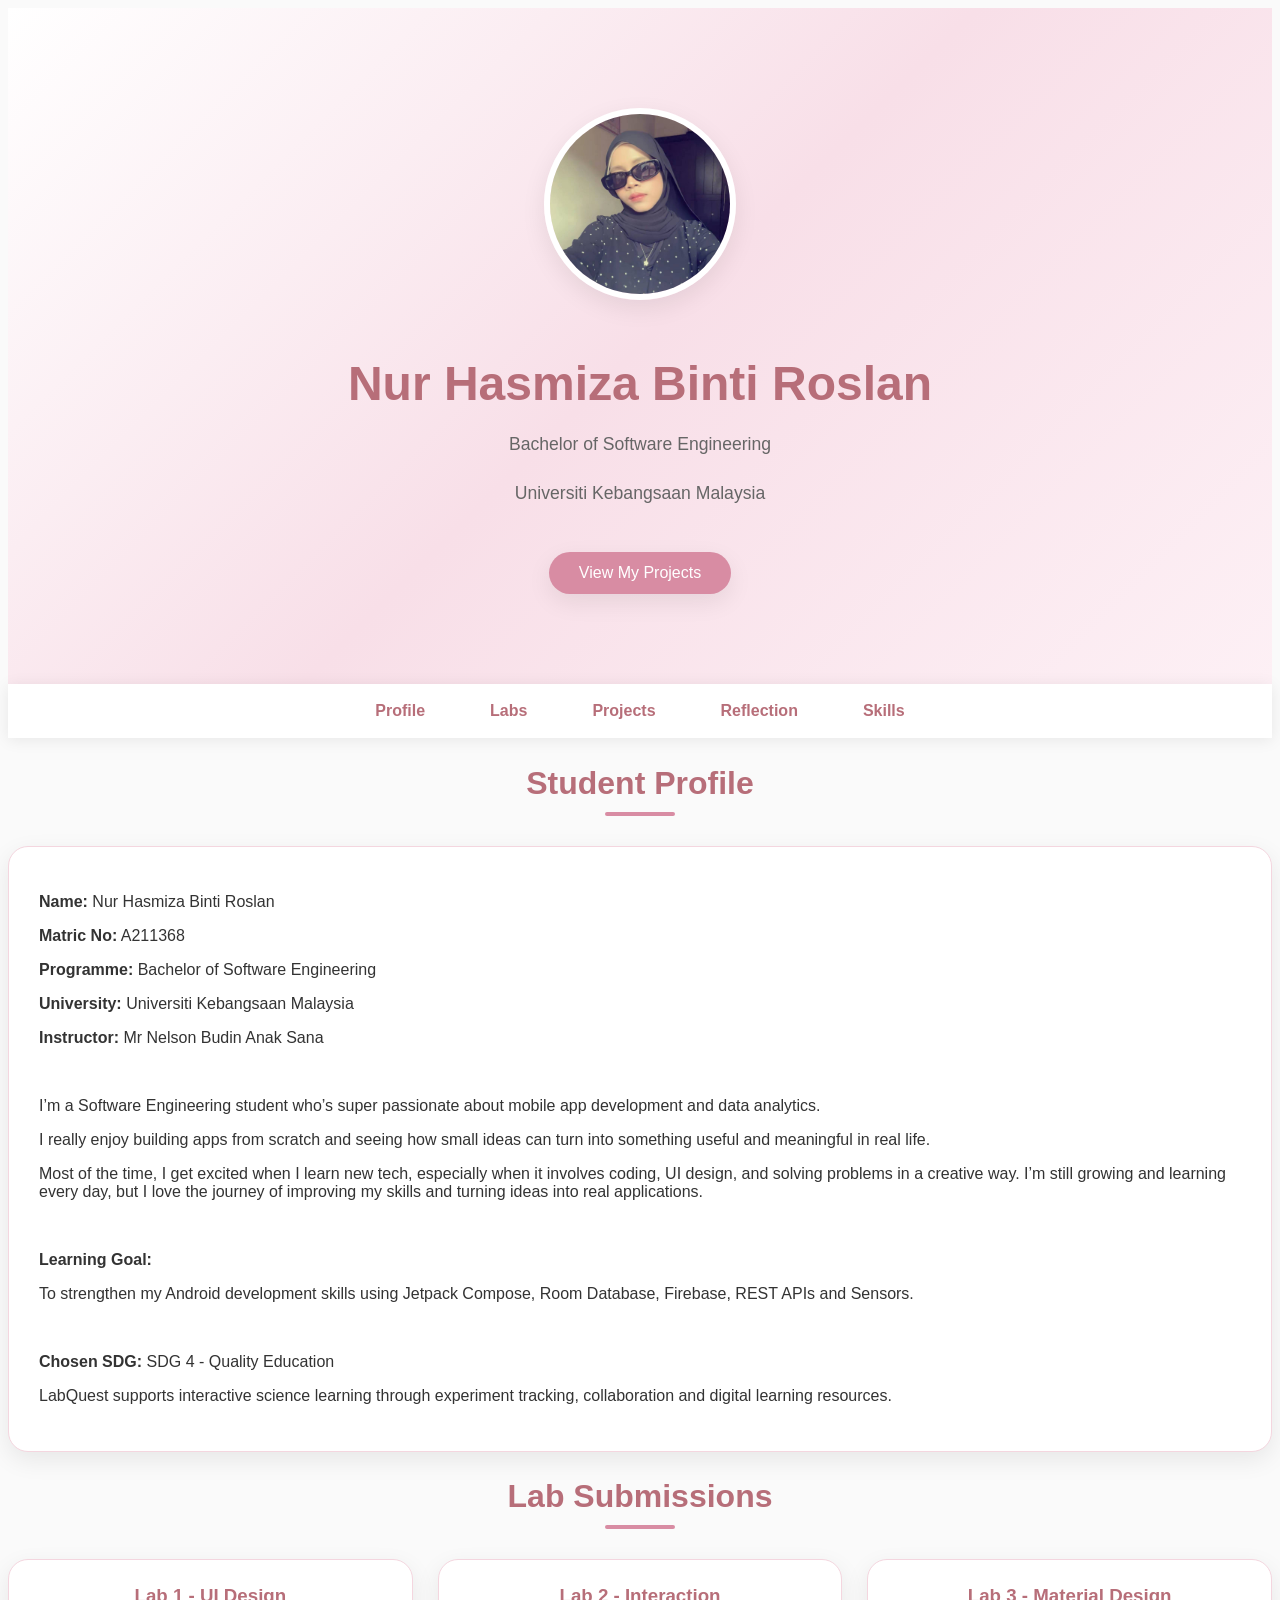
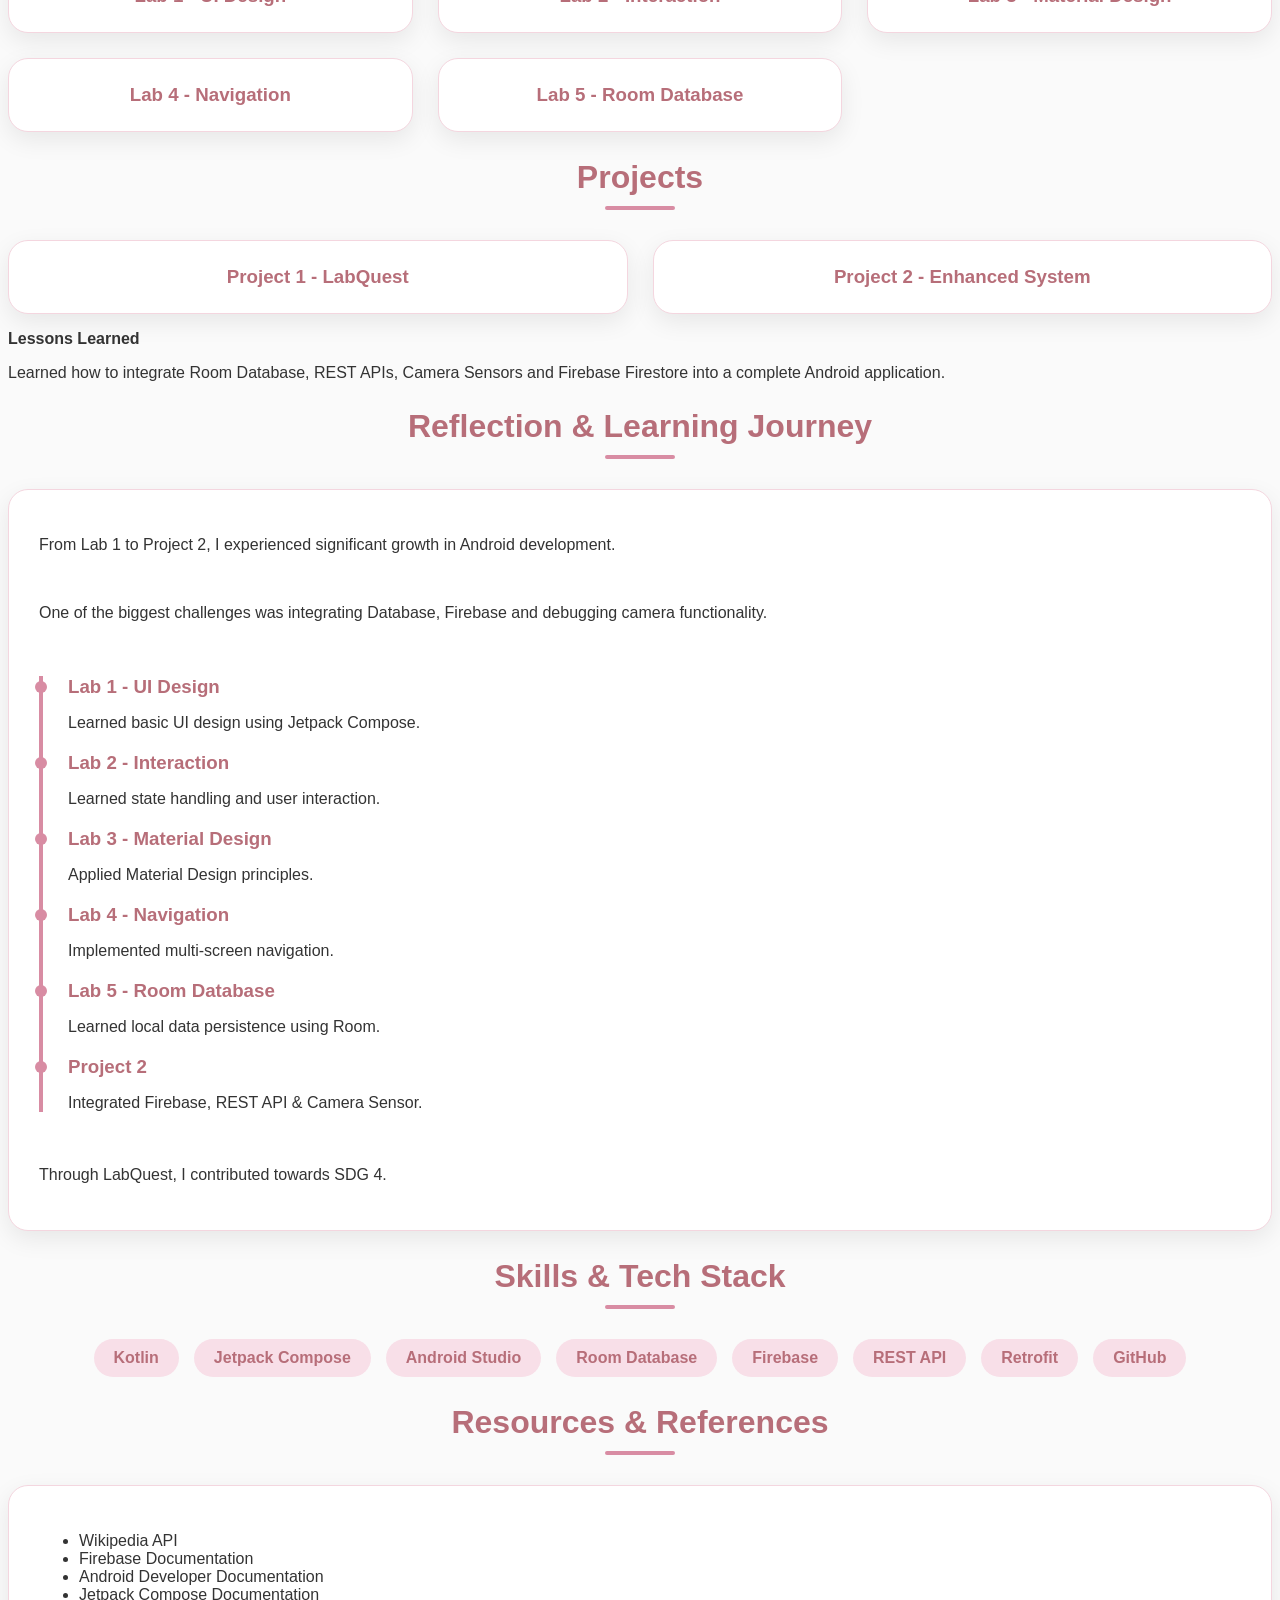
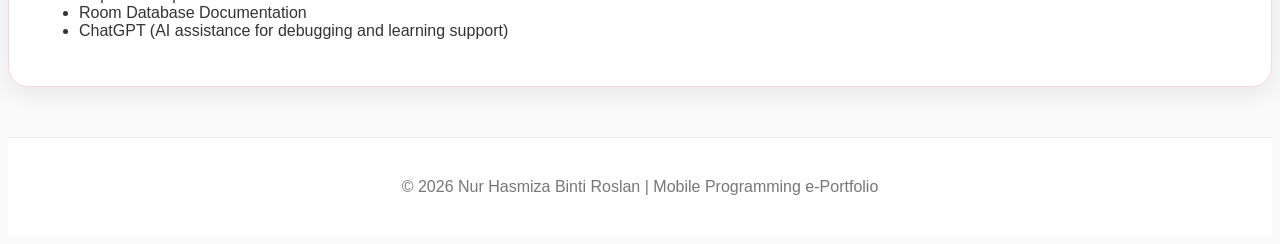
==== commit 7a17d195: "update to latest code" ====
--- a/index.html
+++ b/index.html
@@ -13,7 +13,7 @@
 
 <header>
 
-    <img src="images/gambar miza.jpg"
+    <img src="images/profile miza.jpg"
          alt="profile"
          class="profile-pic">
 
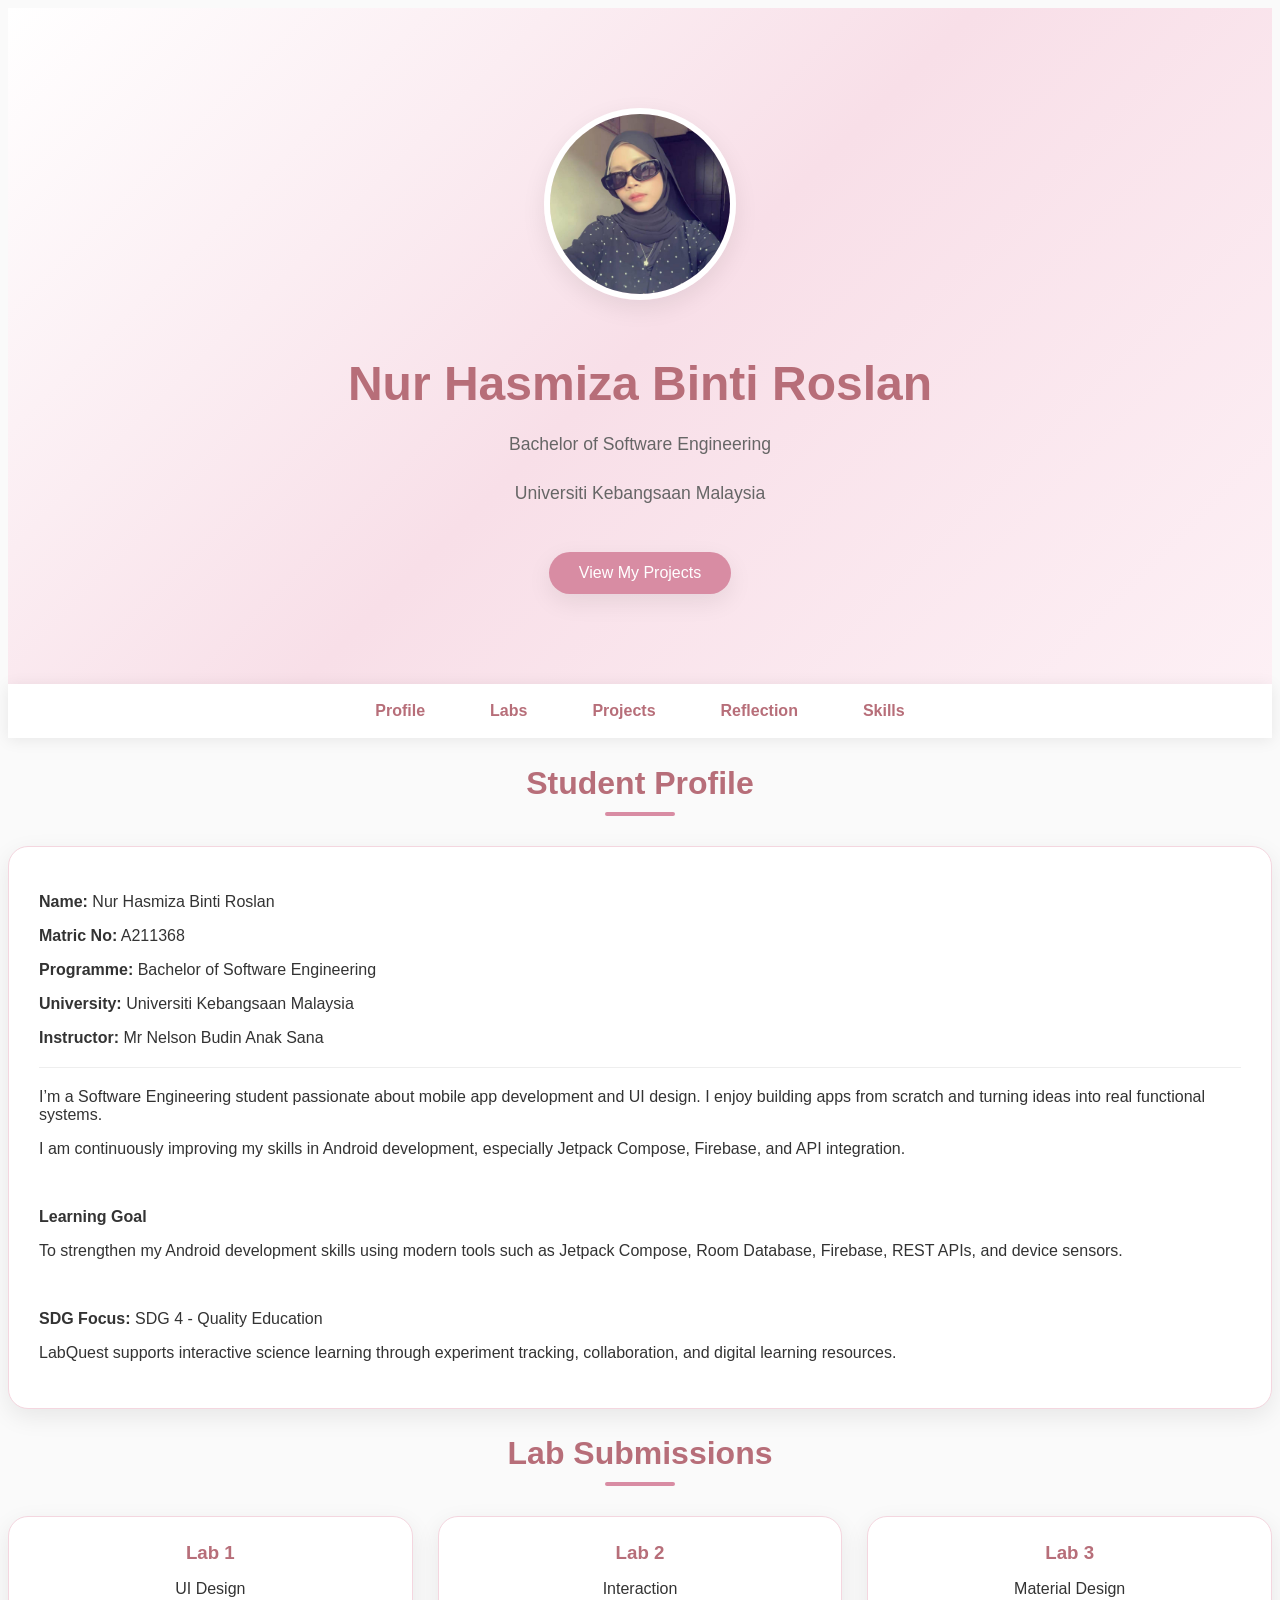
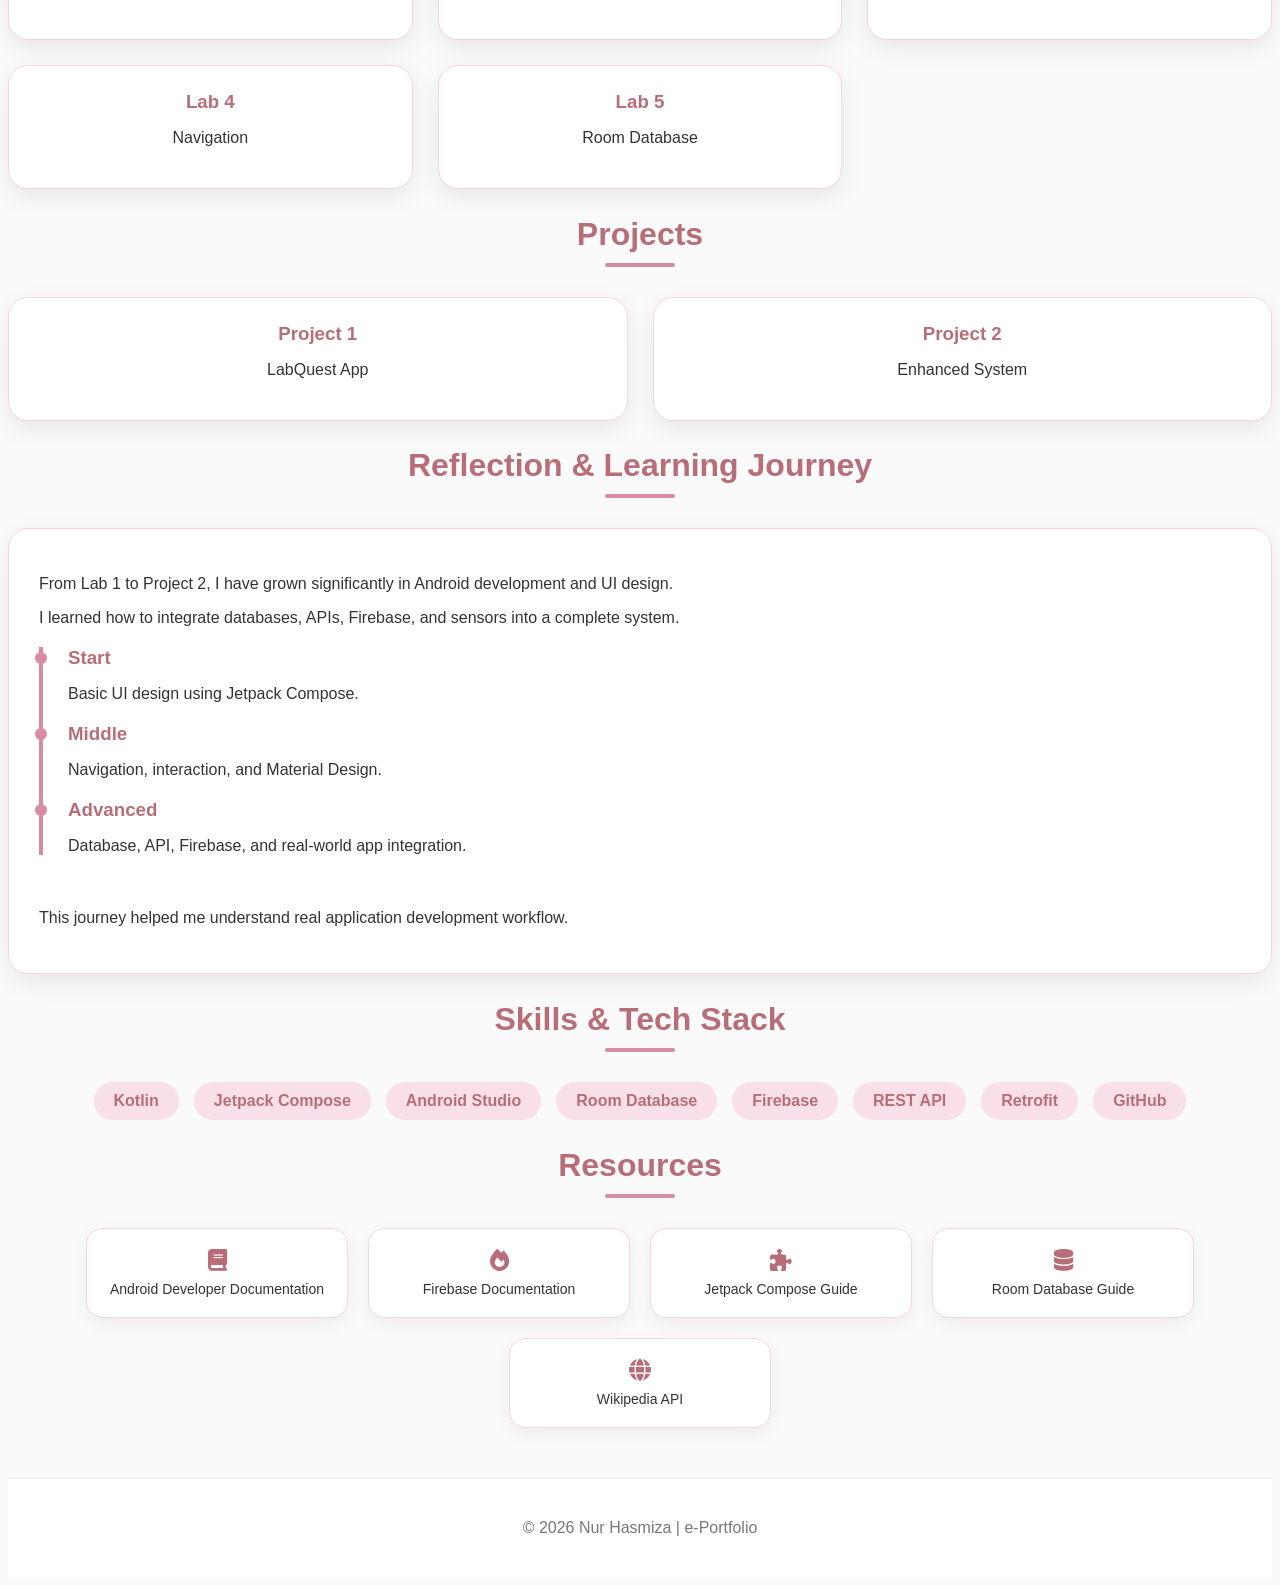
==== commit ecb483c0: "update to latest code" ====
--- a/index.html
+++ b/index.html
@@ -1,5 +1,4 @@
 <!DOCTYPE html>
-
 <html lang="en">
 <head>
     <meta charset="UTF-8">
@@ -7,6 +6,7 @@
     <title>Nur Hasmiza | e-Portfolio</title>
 
     <link rel="stylesheet" href="style.css">
+    <link rel="stylesheet" href="https://cdnjs.cloudflare.com/ajax/libs/font-awesome/6.5.0/css/all.min.css">
 </head>
 
 <body>
@@ -30,83 +30,91 @@
 
 <nav>
     <a href="#profile">Profile</a>
-    <a href="lab.html">Labs</a>
-    <a href="project.html">Projects</a>
+    <a href="#labs">Labs</a>
+    <a href="#projects">Projects</a>
     <a href="#reflection">Reflection</a>
     <a href="#skills">Skills</a>
 </nav>
 
+<!-- PROFILE -->
 <section id="profile">
     <h2>Student Profile</h2>
 
     <div class="card">
+
         <p><strong>Name:</strong> Nur Hasmiza Binti Roslan</p>
         <p><strong>Matric No:</strong> A211368</p>
         <p><strong>Programme:</strong> Bachelor of Software Engineering</p>
         <p><strong>University:</strong> Universiti Kebangsaan Malaysia</p>
         <p><strong>Instructor:</strong> Mr Nelson Budin Anak Sana</p>
 
+        <hr style="margin:20px 0; border:0; border-top:1px solid #eee;">
+
+        <p>
+            I’m a Software Engineering student passionate about mobile app development and UI design.
+            I enjoy building apps from scratch and turning ideas into real functional systems.
+        </p>
+
+        <p>
+            I am continuously improving my skills in Android development, especially Jetpack Compose,
+            Firebase, and API integration.
+        </p>
+
         <br>
 
-        <p>
-            I’m a Software Engineering student who’s super passionate about mobile app development and data analytics.
-        <p>I really enjoy building apps from scratch and seeing how small ideas can turn into something useful and meaningful in real life.
-
-        <p>Most of the time, I get excited when I learn new tech, especially when it involves coding, UI design, and solving problems in a creative way.
-            I’m still growing and learning every day, but I love the journey of improving my skills and turning ideas into real applications.
-
+        <p><strong>Learning Goal</strong></p>
+        <p>
+            To strengthen my Android development skills using modern tools such as Jetpack Compose,
+            Room Database, Firebase, REST APIs, and device sensors.
         </p>
 
         <br>
 
-        <p><strong>Learning Goal:</strong></p>
-        <p>
-            To strengthen my Android development skills using Jetpack Compose,
-            Room Database, Firebase, REST APIs and Sensors.
-        </p>
-
-        <br>
-
-        <p><strong>Chosen SDG:</strong> SDG 4 - Quality Education</p>
-
-        <p>
-            LabQuest supports interactive science learning through experiment
-            tracking, collaboration and digital learning resources.
-        </p>
-    </div>
-
-</section>
-
+        <p><strong>SDG Focus:</strong> SDG 4 - Quality Education</p>
+
+        <p>
+            LabQuest supports interactive science learning through experiment tracking,
+            collaboration, and digital learning resources.
+        </p>
+
+    </div>
+</section>
+
+<!-- LABS -->
 <section id="labs">
     <h2>Lab Submissions</h2>
 
     <div class="lab-grid">
 
         <a href="lab1.html" class="nav-card">
-            <h3>Lab 1 - UI Design</h3>
+            <h3>Lab 1</h3>
+            <p>UI Design</p>
         </a>
 
         <a href="lab2.html" class="nav-card">
-            <h3>Lab 2 - Interaction</h3>
+            <h3>Lab 2</h3>
+            <p>Interaction</p>
         </a>
 
         <a href="lab3.html" class="nav-card">
-            <h3>Lab 3 - Material Design</h3>
+            <h3>Lab 3</h3>
+            <p>Material Design</p>
         </a>
 
         <a href="lab4.html" class="nav-card">
-            <h3>Lab 4 - Navigation</h3>
+            <h3>Lab 4</h3>
+            <p>Navigation</p>
         </a>
 
         <a href="lab5.html" class="nav-card">
-            <h3>Lab 5 - Room Database</h3>
-        </a>
-
-    </div>
-</section>
-
-
-
+            <h3>Lab 5</h3>
+            <p>Room Database</p>
+        </a>
+
+    </div>
+</section>
+
+<!-- PROJECTS -->
 <section id="projects">
 
     <h2>Projects</h2>
@@ -114,27 +122,19 @@
     <div class="lab-grid">
 
         <a href="project1.html" class="nav-card">
-            <h3>Project 1 - LabQuest</h3>
+            <h3>Project 1</h3>
+            <p>LabQuest App</p>
         </a>
 
         <a href="project2.html" class="nav-card">
-            <h3>Project 2 - Enhanced System</h3>
-        </a>
-
-    </div>
-
-</section>
-
-        <p><strong>Lessons Learned</strong></p>
-
-        <p>
-            Learned how to integrate Room Database, REST APIs, Camera Sensors
-            and Firebase Firestore into a complete Android application.
-        </p>
-
-
-</section>
-
+            <h3>Project 2</h3>
+            <p>Enhanced System</p>
+        </a>
+
+    </div>
+</section>
+
+<!-- REFLECTION -->
 <section id="reflection">
 
     <h2>Reflection & Learning Journey</h2>
@@ -142,63 +142,42 @@
     <div class="card">
 
         <p>
-            From Lab 1 to Project 2, I experienced significant growth in Android development.
-        </p>
+            From Lab 1 to Project 2, I have grown significantly in Android development and UI design.
+        </p>
+
+        <p>
+            I learned how to integrate databases, APIs, Firebase, and sensors into a complete system.
+        </p>
+
+        <div class="timeline">
+
+            <div class="timeline-item">
+                <h3>Start</h3>
+                <p>Basic UI design using Jetpack Compose.</p>
+            </div>
+
+            <div class="timeline-item">
+                <h3>Middle</h3>
+                <p>Navigation, interaction, and Material Design.</p>
+            </div>
+
+            <div class="timeline-item">
+                <h3>Advanced</h3>
+                <p>Database, API, Firebase, and real-world app integration.</p>
+            </div>
+
+        </div>
 
         <br>
 
         <p>
-            One of the biggest challenges was integrating Database, Firebase and debugging camera functionality.
-        </p>
-
-        <br>
-
-        <!-- 🔥 TIMELINE START HERE -->
-        <div class="timeline">
-
-            <div class="timeline-item">
-                <h3>Lab 1 - UI Design</h3>
-                <p>Learned basic UI design using Jetpack Compose.</p>
-            </div>
-
-            <div class="timeline-item">
-                <h3>Lab 2 - Interaction</h3>
-                <p>Learned state handling and user interaction.</p>
-            </div>
-
-            <div class="timeline-item">
-                <h3>Lab 3 - Material Design</h3>
-                <p>Applied Material Design principles.</p>
-            </div>
-
-            <div class="timeline-item">
-                <h3>Lab 4 - Navigation</h3>
-                <p>Implemented multi-screen navigation.</p>
-            </div>
-
-            <div class="timeline-item">
-                <h3>Lab 5 - Room Database</h3>
-                <p>Learned local data persistence using Room.</p>
-            </div>
-
-            <div class="timeline-item">
-                <h3>Project 2</h3>
-                <p>Integrated Firebase, REST API & Camera Sensor.</p>
-            </div>
-
-        </div>
-        <!-- TIMELINE END HERE -->
-
-        <br>
-
-        <p>
-            Through LabQuest, I contributed towards SDG 4.
-        </p>
-
-    </div>
-
-</section>
-
+            This journey helped me understand real application development workflow.
+        </p>
+
+    </div>
+</section>
+
+<!-- SKILLS -->
 <section id="skills">
 
     <h2>Skills & Tech Stack</h2>
@@ -215,30 +194,45 @@
         <span>GitHub</span>
 
     </div>
-
-</section>
-
+</section>
+
+<!-- RESOURCES -->
 <section>
 
-    <h2>Resources & References</h2>
-
-    <div class="card">
-
-        <ul>
-            <li>Wikipedia API</li>
-            <li>Firebase Documentation</li>
-            <li>Android Developer Documentation</li>
-            <li>Jetpack Compose Documentation</li>
-            <li>Room Database Documentation</li>
-            <li>ChatGPT (AI assistance for debugging and learning support)</li>
-        </ul>
-
-    </div>
-
-</section>
-
+    <h2>Resources</h2>
+
+    <div class="resource-grid">
+
+        <div class="resource-card">
+            <i class="fa-solid fa-book"></i>
+            <p>Android Developer Documentation</p>
+        </div>
+
+        <div class="resource-card">
+            <i class="fa-solid fa-fire"></i>
+            <p>Firebase Documentation</p>
+        </div>
+
+        <div class="resource-card">
+            <i class="fa-solid fa-puzzle-piece"></i>
+            <p>Jetpack Compose Guide</p>
+        </div>
+
+        <div class="resource-card">
+            <i class="fa-solid fa-database"></i>
+            <p>Room Database Guide</p>
+        </div>
+
+        <div class="resource-card">
+            <i class="fa-solid fa-globe"></i>
+            <p>Wikipedia API</p>
+        </div>
+
+    </div>
+
+</section>
 <footer>
-    © 2026 Nur Hasmiza Binti Roslan | Mobile Programming e-Portfolio
+    © 2026 Nur Hasmiza | e-Portfolio
 </footer>
 
 </body>
--- a/style.css
+++ b/style.css
@@ -268,11 +268,17 @@
 /* CARD DETAIL */
 .lab-detail{
     display:flex;
-    gap:30px;
-    align-items:center;
+    flex-direction:column;
+    gap:20px;
+    align-items:stretch;
+}
+
+.image-row{
+    display:flex;
+    gap:15px;
     flex-wrap:wrap;
-}
-
+    justify-content:center;
+}
 /* IMAGE SMALLER */
 .lab-img{
     width:280px;
@@ -345,3 +351,140 @@
     border-color:var(--primary);
 }
 
+.video-container{
+    width:100%;
+    margin-top:10px;
+}
+
+.video-container iframe{
+    width:100%;
+    max-width:600px;
+    height:340px;
+    display:block;
+    margin:0 auto;
+    border-radius:15px;
+    border:none;
+}
+
+.reflection-box{
+    background:#fdf0f5;
+    border:1px solid #f4d6df;
+    padding:20px;
+    border-radius:15px;
+    box-shadow:0 5px 15px rgba(0,0,0,0.05);
+    margin-bottom:20px;
+}
+
+.reflection-box p:first-child{
+    color:#b76e79;
+    font-weight:700;
+    margin-bottom:10px;
+}
+
+.problem-statement-box{
+    background:#fdf0f5;
+    border:1px solid #f4d6df;
+    padding:20px;
+    border-radius:15px;
+    box-shadow:0 5px 15px rgba(0,0,0,0.05);
+    margin-bottom:20px;
+}
+
+.problem statement-box p:first-child{
+    color:#b76e79;
+    font-weight:700;
+    margin-bottom:10px;
+}
+
+.mode-section{
+    margin-top:30px;
+}
+
+.mode-section h3,
+.image-row h3{
+    text-align:center;
+    color:#b76e79;
+    margin-bottom:15px;
+}
+
+.screen-row{
+display:flex;
+justify-content:center;
+align-items:stretch;
+gap:25px;
+width:100%;
+overflow-x:auto;
+padding:20px 0; }
+
+.mode-section{
+    min-width:300px;
+    flex-shrink:0;
+    scroll-snap-align:start;
+    background:white;
+    border-radius:15px;
+    padding:15px;
+    box-shadow:0 5px 15px rgba(0,0,0,0.08);
+     display:flex;
+        flex-direction:column;
+        align-items:center;
+}
+
+.mode-section h3{
+    text-align:center;
+    color:#b76e79;
+}
+
+.image-grid{
+    display:flex;
+    justify-content:center;
+    align-items:center;
+    gap:15px;
+    flex-wrap:wrap;
+     text-align:center;
+}
+
+.image-grid .lab-img{
+    width:240px;
+    height:auto;
+    border-radius:15px;
+}
+
+.resource-grid{
+    display:flex;
+    flex-wrap:wrap;
+    justify-content:center;
+    gap:20px;
+    margin-top:20px;
+}
+
+.resource-card{
+    width:220px;
+    background:#fff;
+    border:1px solid #f4d6df;
+    border-radius:16px;
+    padding:20px;
+    text-align:center;
+    box-shadow:0 6px 18px rgba(0,0,0,0.06);
+    transition:0.3s ease;
+    display:flex;
+    flex-direction:column;
+    align-items:center;
+    gap:10px;
+}
+
+.resource-card i{
+    font-size:22px;
+    color:#b76e79;
+}
+
+.resource-card p{
+    margin:0;
+    font-size:14px;
+    color:#333;
+}
+
+.resource-card:hover{
+    transform:translateY(-8px);
+    background:#fdf0f5;
+}
+
